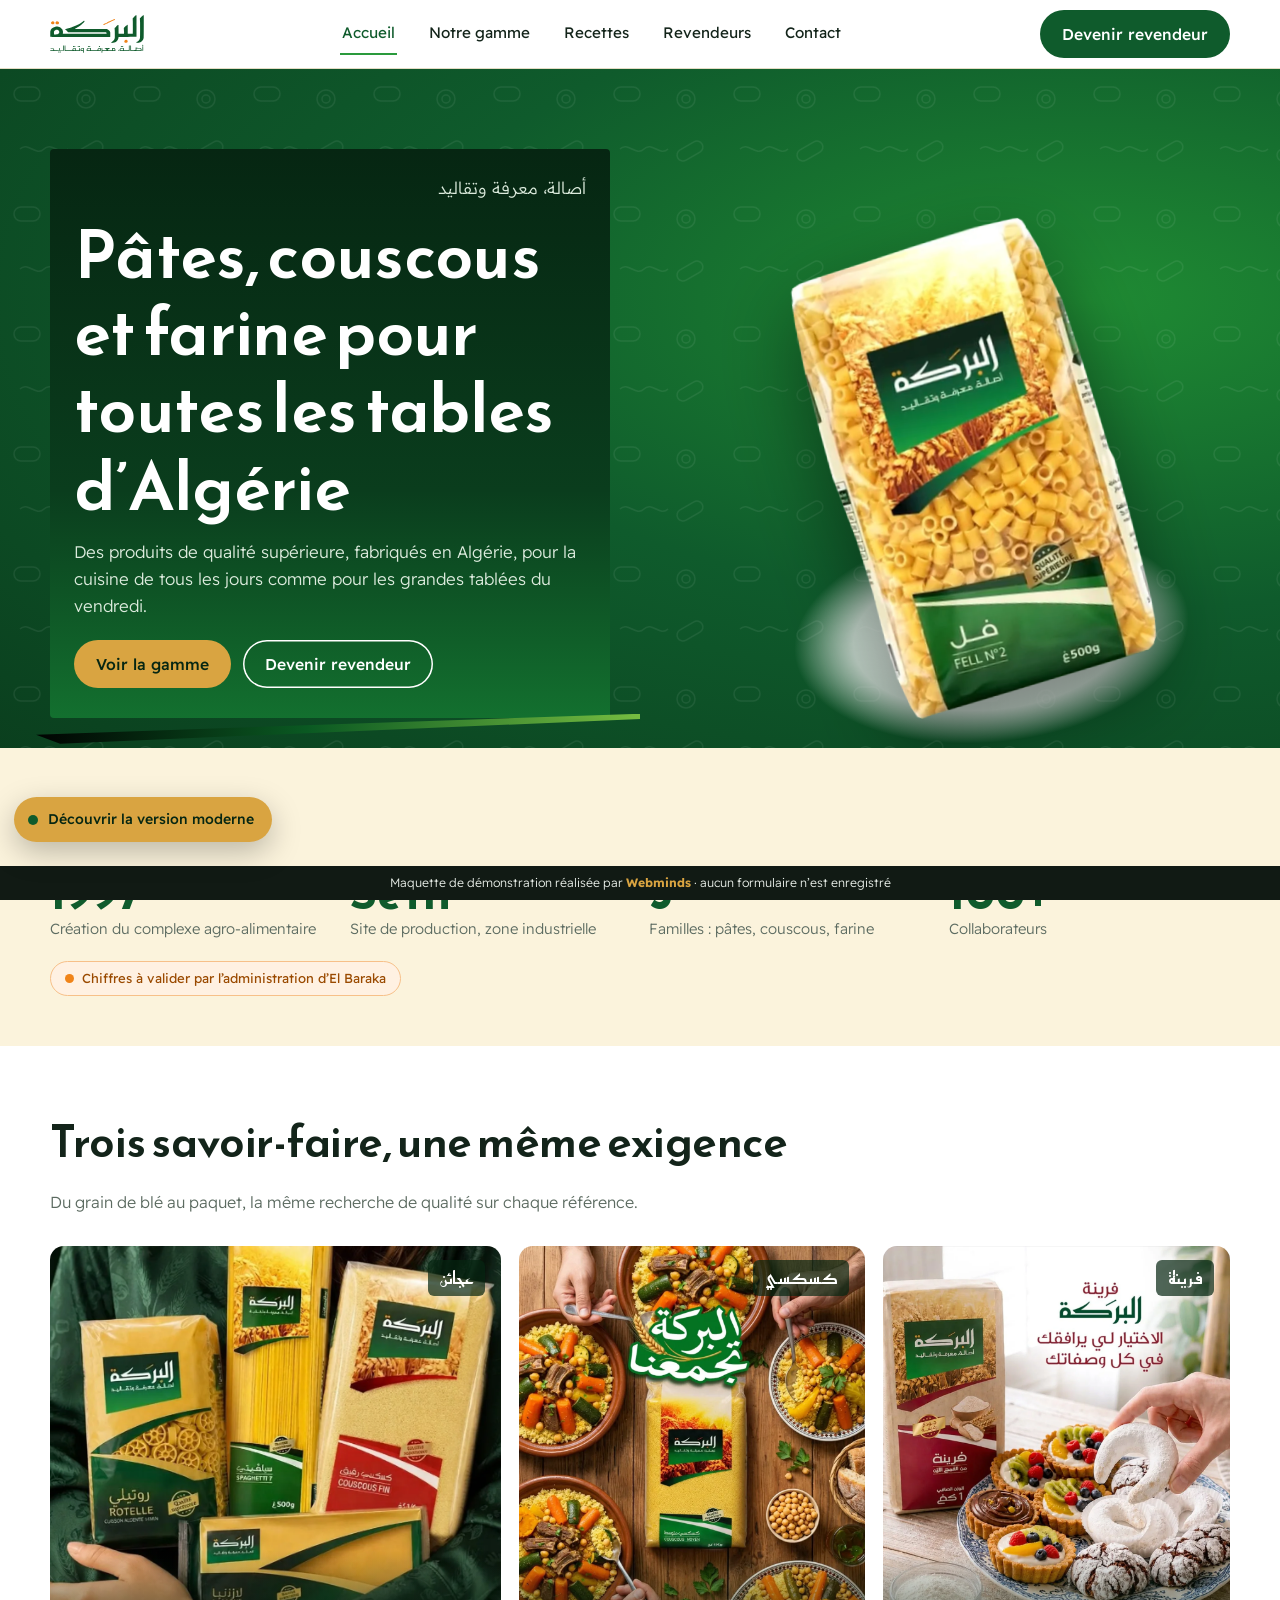
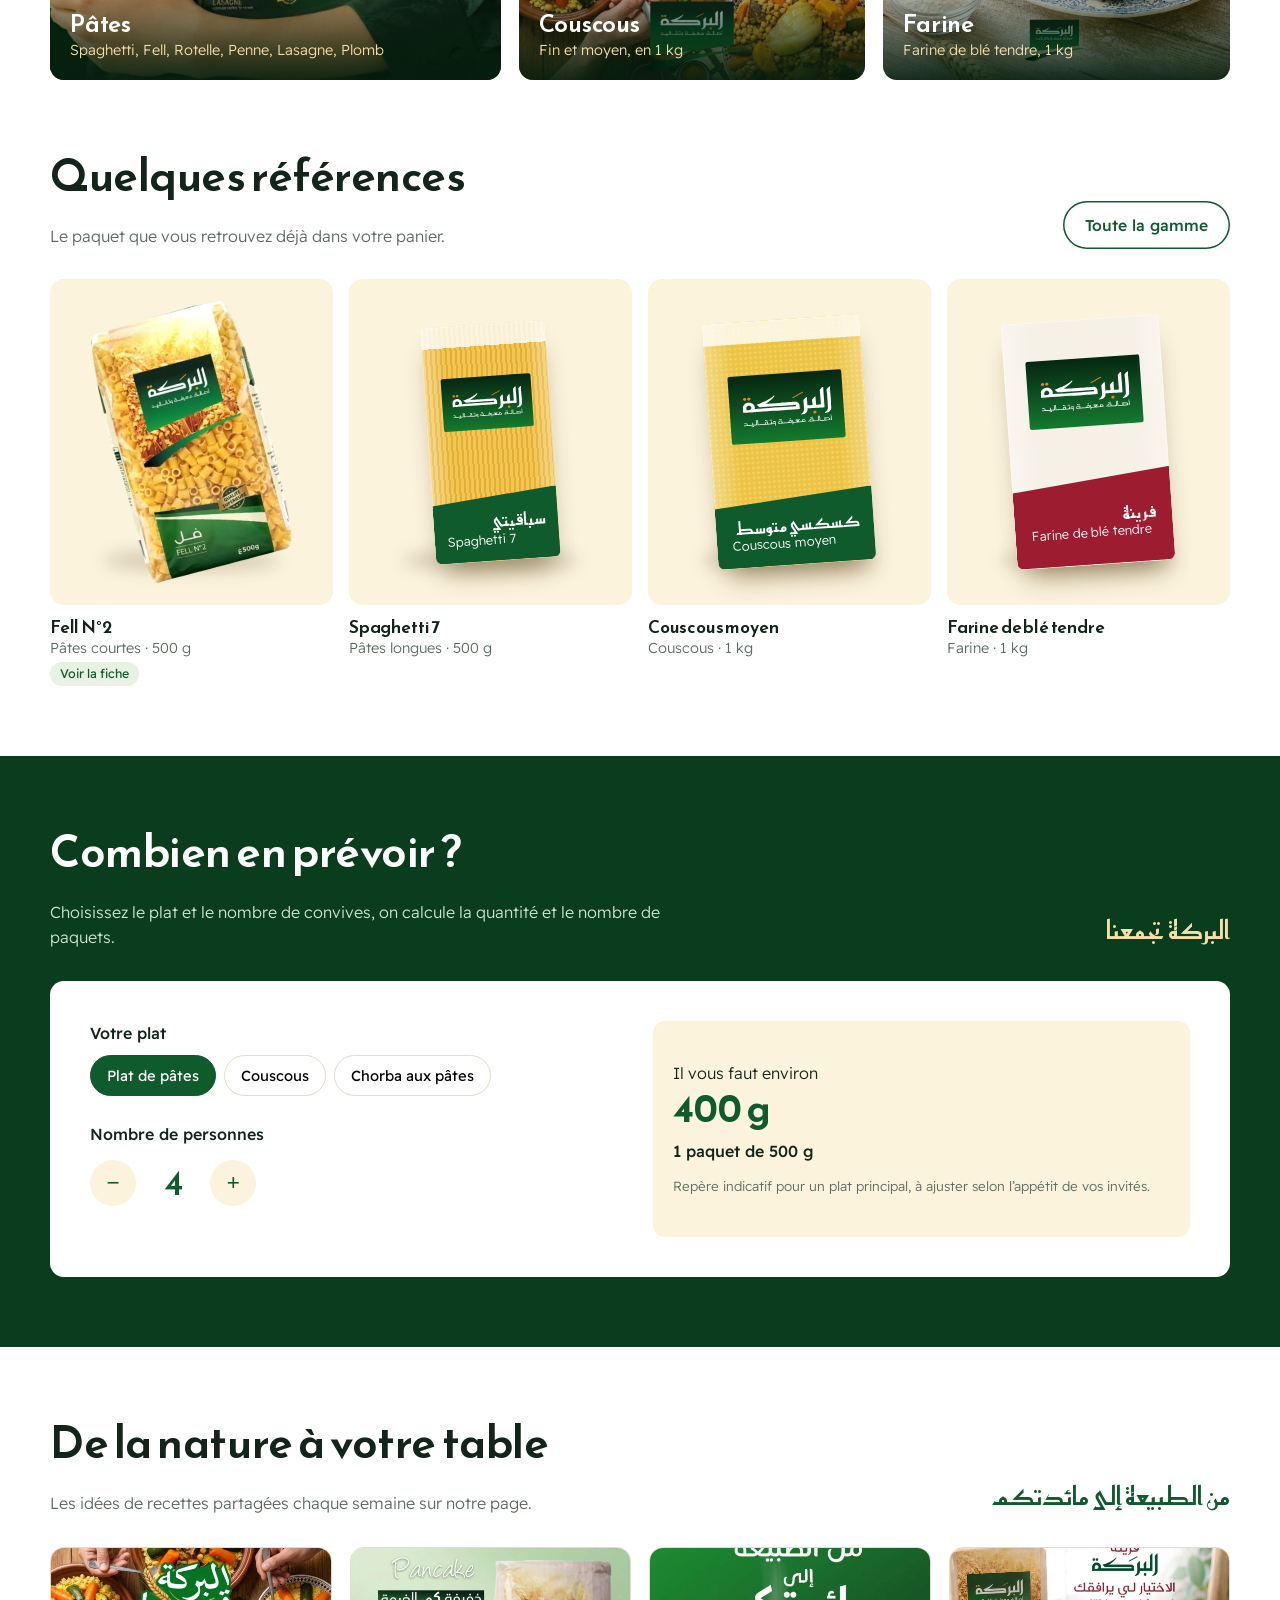
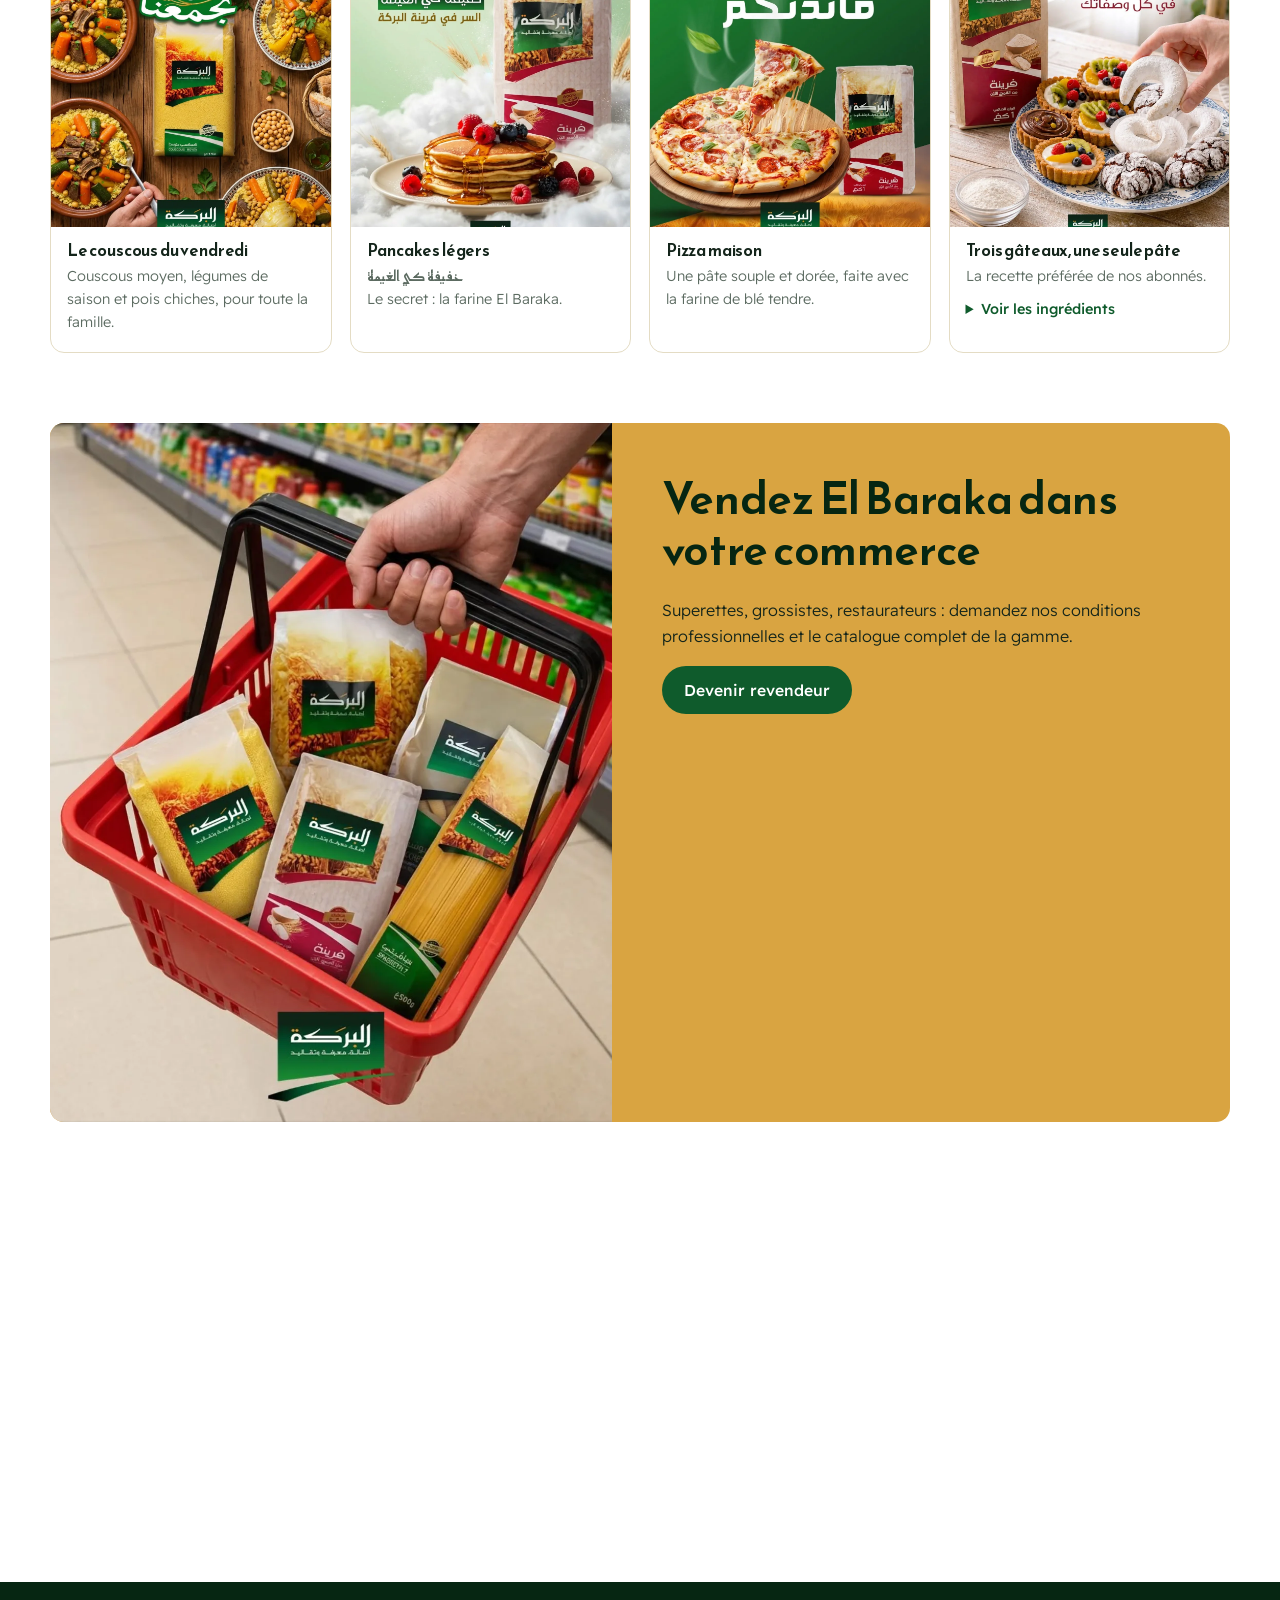
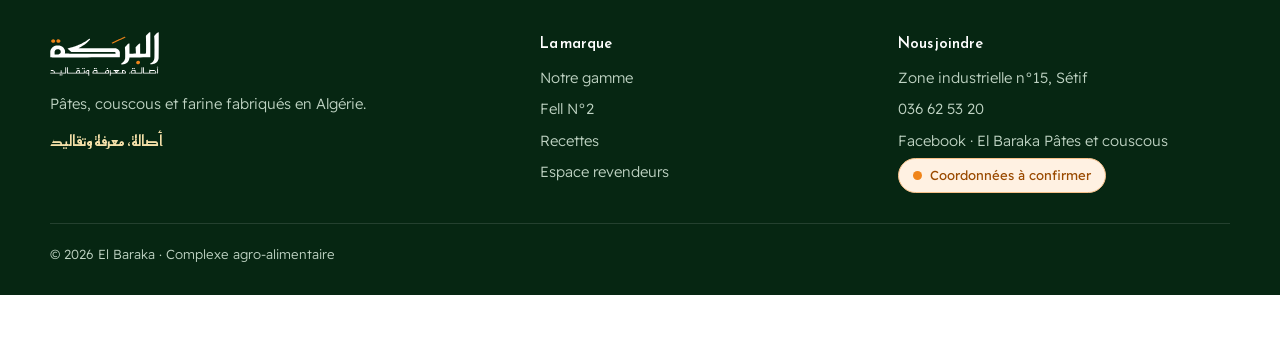
==== index.html @ 3ec90bc9 "Maquette El Baraka : version corporate (accueil, gamme, fiche Fell N°2, revendeurs, contact) et vers" ====
<!doctype html>
<html lang="fr">
<head>
<meta charset="utf-8">
<meta name="viewport" content="width=device-width, initial-scale=1, viewport-fit=cover">
<meta name="robots" content="noindex, nofollow">
<title>El Baraka · Pâtes, couscous et farine</title>
<meta name="description" content="El Baraka, pâtes alimentaires, couscous et farine fabriqués en Algérie.">
<meta name="theme-color" content="#0F5B2C">
<link rel="preload" href="assets/fonts/reem-kufi-latin-600-normal.woff2" as="font" type="font/woff2" crossorigin>
<link rel="stylesheet" href="assets/css/fonts.css">
<link rel="stylesheet" href="assets/css/style.css">
<link rel="icon" href="data:image/svg+xml,%3Csvg xmlns='http://www.w3.org/2000/svg' viewBox='0 0 32 32'%3E%3Crect width='32' height='32' rx='6' fill='%230F5B2C'/%3E%3Ccircle cx='11' cy='12' r='3' fill='%23F08419'/%3E%3Ccircle cx='19' cy='12' r='3' fill='%23F08419'/%3E%3Crect x='7' y='19' width='18' height='4' fill='%23fff'/%3E%3C/svg%3E">
</head>
<body>
<header class="hd"><div class="wrap hd-in">
<a class="hd-logo" href="index.html" aria-label="El Baraka, accueil"><img src="assets/img/logo-vert.svg" alt="El Baraka" width="95" height="38"></a>
<nav class="nav" aria-label="Navigation principale"><a href="index.html" aria-current="page">Accueil</a><a href="gamme.html">Notre gamme</a><a href="index.html#recettes">Recettes</a><a href="revendeurs.html">Revendeurs</a><a href="contact.html">Contact</a></nav>
<a class="btn btn-vert hd-cta" href="revendeurs.html">Devenir revendeur</a>
<button class="burger" aria-label="Ouvrir le menu" aria-expanded="false"><span></span></button>
</div><nav class="mnav" aria-label="Menu mobile"><a href="index.html" aria-current="page">Accueil</a><a href="gamme.html">Notre gamme</a><a href="index.html#recettes">Recettes</a><a href="revendeurs.html">Revendeurs</a><a href="contact.html">Contact</a></nav></header>
<main>
<section class="hero"><div class="wrap hero-in">
<div class="hero-panel">
<p class="hero-ar">أصالة، معرفة وتقاليد</p>
<h1>Pâtes, couscous et farine pour toutes les tables d’Algérie</h1>
<p>Des produits de qualité supérieure, fabriqués en Algérie, pour la cuisine de tous les jours comme pour les grandes tablées du vendredi.</p>
<div class="hero-cta"><a class="btn btn-ble" href="gamme.html">Voir la gamme</a><a class="btn btn-ligne" href="revendeurs.html">Devenir revendeur</a></div>
</div>
<div class="hero-pack"><div class="hero-plate"></div><img src="assets/img/fell-n2.webp" alt="Paquet de pâtes El Baraka Fell N°2, 500 g" width="560" height="830"></div>
</div><div class="hero-base"></div></section>

<section class="reperes"><div class="wrap">
<div class="rep-grid">
<div class="rep"><b>1997</b><span>Création du complexe agro-alimentaire</span></div>
<div class="rep"><b>Sétif</b><span>Site de production, zone industrielle</span></div>
<div class="rep"><b>3</b><span>Familles : pâtes, couscous, farine</span></div>
<div class="rep"><b>100+</b><span>Collaborateurs</span></div>
</div><span class="valider">Chiffres à valider par l’administration d’El Baraka</span>
</div></section>

<section class="sec"><div class="wrap">
<div class="sec-tete"><div><h2>Trois savoir-faire, une même exigence</h2><p>Du grain de blé au paquet, la même recherche de qualité sur chaque référence.</p></div></div>
<div class="fam">
<a href="gamme.html#pates"><img src="assets/img/gamme.webp" alt="Paquets de Rotelle, Spaghetti 7, Couscous fin et Lasagne El Baraka" loading="lazy"><span class="fam-ar">عجائن</span><div class="fam-txt"><h3>Pâtes</h3><small>Spaghetti, Fell, Rotelle, Penne, Lasagne, Plomb</small></div></a>
<a href="gamme.html#couscous"><img src="assets/img/couscous-table.webp" alt="Couscous aux légumes servi autour d’un paquet de couscous moyen El Baraka" loading="lazy"><span class="fam-ar">كسكسي</span><div class="fam-txt"><h3>Couscous</h3><small>Fin et moyen, en 1 kg</small></div></a>
<a href="gamme.html#farine"><img src="assets/img/tartelettes.webp" alt="Farine El Baraka à côté de tartelettes et gâteaux secs" loading="lazy"><span class="fam-ar">فرينة</span><div class="fam-txt"><h3>Farine</h3><small>Farine de blé tendre, 1 kg</small></div></a>
</div>
</div></section>

<section class="sec" style="padding-top:0"><div class="wrap">
<div class="sec-tete"><div><h2>Quelques références</h2><p>Le paquet que vous retrouvez déjà dans votre panier.</p></div><a class="btn btn-ligne" href="gamme.html" style="color:var(--vert)">Toute la gamme</a></div>
<div class="pk-grid" data-gamme="4"></div>
</div></section>

<section class="sec fond-vert" id="calcul"><div class="wrap">
<div class="sec-tete"><div><h2>Combien en prévoir ?</h2><p>Choisissez le plat et le nombre de convives, on calcule la quantité et le nombre de paquets.</p></div><p class="ar" style="font-size:1.6rem;color:var(--ble-c)">البركة تجمعنا</p></div>
<div class="calc" data-calc>
<div><label>Votre plat</label><div class="seg"><button type="button" data-plat="pates" aria-pressed="true">Plat de pâtes</button><button type="button" data-plat="couscous" aria-pressed="false">Couscous</button><button type="button" data-plat="soupe" aria-pressed="false">Chorba aux pâtes</button></div></div>
<div class="calc-res"><span>Il vous faut environ</span><b data-res>400 g</b><span data-pk style="font-weight:500;margin-top:6px"></span><small>Repère indicatif pour un plat principal, à ajuster selon l’appétit de vos invités.</small></div>
<div><label>Nombre de personnes</label><div class="stepper"><button type="button" data-moins aria-label="Une personne de moins">−</button><output aria-live="polite">4</output><button type="button" data-plus aria-label="Une personne de plus">+</button></div></div>
</div>
</div></section>

<section class="sec" id="recettes"><div class="wrap">
<div class="sec-tete"><div><h2>De la nature à votre table</h2><p>Les idées de recettes partagées chaque semaine sur notre page.</p></div><p class="ar" style="font-size:1.6rem;color:var(--vert)">من الطبيعة إلى مائدتكم</p></div>
<div class="rec">
<article><img src="assets/img/couscous-table.webp" alt="Couscous aux légumes et viande" loading="lazy"><div class="rc-t"><h3>Le couscous du vendredi</h3><p>Couscous moyen, légumes de saison et pois chiches, pour toute la famille.</p></div></article>
<article><img src="assets/img/pancake.webp" alt="Pancakes aux fruits rouges et sirop" loading="lazy"><div class="rc-t"><h3>Pancakes légers</h3><p class="ar" style="text-align:left">خفيفة كي الغيمة</p><p>Le secret : la farine El Baraka.</p></div></article>
<article><img src="assets/img/pizza.webp" alt="Pizza maison à côté d’un paquet de farine El Baraka" loading="lazy"><div class="rc-t"><h3>Pizza maison</h3><p>Une pâte souple et dorée, faite avec la farine de blé tendre.</p></div></article>
<article><img src="assets/img/tartelettes.webp" alt="Tartelettes aux fruits et gâteaux secs" loading="lazy"><div class="rc-t"><h3>Trois gâteaux, une seule pâte</h3><p>La recette préférée de nos abonnés.</p>
<details><summary>Voir les ingrédients</summary><ul><li>3 œufs, vanille, 1 pincée de sel</li><li>1 pot de yaourt nature ou vanille</li><li>150 g de sucre</li><li>130 g d’huile</li><li>50 g de lait</li><li>250 g de farine El Baraka</li><li>1 sachet et demi de levure (15 g)</li></ul></details></div></article>
</div>
</div></section>

<section class="sec" style="padding-top:0"><div class="wrap">
<div class="bande"><img src="assets/img/panier.webp" alt="Panier de courses rempli de produits El Baraka" loading="lazy">
<div><h2>Vendez El Baraka dans votre commerce</h2><p>Superettes, grossistes, restaurateurs : demandez nos conditions professionnelles et le catalogue complet de la gamme.</p><a class="btn btn-vert" href="revendeurs.html">Devenir revendeur</a></div></div>
</div></section>
</main>
<iframe class="carte" title="Zone industrielle de Sétif sur Google Maps" loading="lazy" referrerpolicy="no-referrer-when-downgrade" src="https://maps.google.com/maps?q=Zone%20industrielle%20S%C3%A9tif%20Alg%C3%A9rie&z=13&output=embed"></iframe>
<footer class="pied"><div class="wrap">
<div class="pied-in">
<div><img src="assets/img/logo-blanc.svg" alt="El Baraka" width="110" height="44"><p style="margin-top:16px">Pâtes, couscous et farine fabriqués en Algérie.</p><p class="ar" style="text-align:left;color:#F3DFA8">أصالة، معرفة وتقاليد</p></div>
<div><h4>La marque</h4><ul><li><a href="gamme.html">Notre gamme</a></li><li><a href="produit.html">Fell N°2</a></li><li><a href="index.html#recettes">Recettes</a></li><li><a href="revendeurs.html">Espace revendeurs</a></li></ul></div>
<div><h4>Nous joindre</h4><ul><li>Zone industrielle n°15, Sétif</li><li><a href="tel:+21336625320">036 62 53 20</a></li><li><a href="https://www.facebook.com/search/top?q=El%20Baraka%20P%C3%A2tes%20et%20couscous" target="_blank" rel="noopener">Facebook · El Baraka Pâtes et couscous</a></li></ul><span class="valider">Coordonnées à confirmer</span></div>
</div>
<div class="pied-bas">© 2026 El Baraka · Complexe agro-alimentaire</div>
</div></footer>
<a class="vpill" href="v2/"><i></i>Découvrir la version moderne</a>
<div class="demo">Maquette de démonstration réalisée par <b>Webminds</b> · aucun formulaire n’est enregistré</div>
<script src="assets/js/main.js"></script>
</body></html>
---- assets/css/fonts.css ----
@font-face{font-family:'Readex Pro';font-style:normal;font-display:swap;font-weight:300;src:url('../fonts/readex-pro-arabic-300-normal.woff2') format('woff2');unicode-range:U+0600-06FF, U+0750-077F, U+0870-088E, U+0890-0891, U+0898-08E1, U+08E3-08FF, U+200C-200E, U+2010-2011, U+204F, U+2E41, U+FB50-FDFF, U+FE70-FE74, U+FE76-FEFC;}
@font-face{font-family:'Readex Pro';font-style:normal;font-display:swap;font-weight:300;src:url('../fonts/readex-pro-latin-300-normal.woff2') format('woff2');unicode-range:U+0000-00FF, U+0131, U+0152-0153, U+02BB-02BC, U+02C6, U+02DA, U+02DC, U+0304, U+0308, U+0329, U+2000-206F, U+20AC, U+2122, U+2191, U+2193, U+2212, U+2215, U+FEFF, U+FFFD;}
@font-face{font-family:'Readex Pro';font-style:normal;font-display:swap;font-weight:300;src:url('../fonts/readex-pro-latin-ext-300-normal.woff2') format('woff2');unicode-range:U+0100-02BA, U+02BD-02C5, U+02C7-02CC, U+02CE-02D7, U+02DD-02FF, U+1E00-1E9F, U+1EF2-1EFF, U+2020, U+20A0-20AB, U+20AD-20C0, U+2113, U+2C60-2C7F, U+A720-A7FF;}
@font-face{font-family:'Readex Pro';font-style:normal;font-display:swap;font-weight:400;src:url('../fonts/readex-pro-arabic-400-normal.woff2') format('woff2');unicode-range:U+0600-06FF, U+0750-077F, U+0870-088E, U+0890-0891, U+0898-08E1, U+08E3-08FF, U+200C-200E, U+2010-2011, U+204F, U+2E41, U+FB50-FDFF, U+FE70-FE74, U+FE76-FEFC;}
@font-face{font-family:'Readex Pro';font-style:normal;font-display:swap;font-weight:400;src:url('../fonts/readex-pro-latin-400-normal.woff2') format('woff2');unicode-range:U+0000-00FF, U+0131, U+0152-0153, U+02BB-02BC, U+02C6, U+02DA, U+02DC, U+0304, U+0308, U+0329, U+2000-206F, U+20AC, U+2122, U+2191, U+2193, U+2212, U+2215, U+FEFF, U+FFFD;}
@font-face{font-family:'Readex Pro';font-style:normal;font-display:swap;font-weight:400;src:url('../fonts/readex-pro-latin-ext-400-normal.woff2') format('woff2');unicode-range:U+0100-02BA, U+02BD-02C5, U+02C7-02CC, U+02CE-02D7, U+02DD-02FF, U+1E00-1E9F, U+1EF2-1EFF, U+2020, U+20A0-20AB, U+20AD-20C0, U+2113, U+2C60-2C7F, U+A720-A7FF;}
@font-face{font-family:'Readex Pro';font-style:normal;font-display:swap;font-weight:500;src:url('../fonts/readex-pro-arabic-500-normal.woff2') format('woff2');unicode-range:U+0600-06FF, U+0750-077F, U+0870-088E, U+0890-0891, U+0898-08E1, U+08E3-08FF, U+200C-200E, U+2010-2011, U+204F, U+2E41, U+FB50-FDFF, U+FE70-FE74, U+FE76-FEFC;}
@font-face{font-family:'Readex Pro';font-style:normal;font-display:swap;font-weight:500;src:url('../fonts/readex-pro-latin-500-normal.woff2') format('woff2');unicode-range:U+0000-00FF, U+0131, U+0152-0153, U+02BB-02BC, U+02C6, U+02DA, U+02DC, U+0304, U+0308, U+0329, U+2000-206F, U+20AC, U+2122, U+2191, U+2193, U+2212, U+2215, U+FEFF, U+FFFD;}
@font-face{font-family:'Readex Pro';font-style:normal;font-display:swap;font-weight:500;src:url('../fonts/readex-pro-latin-ext-500-normal.woff2') format('woff2');unicode-range:U+0100-02BA, U+02BD-02C5, U+02C7-02CC, U+02CE-02D7, U+02DD-02FF, U+1E00-1E9F, U+1EF2-1EFF, U+2020, U+20A0-20AB, U+20AD-20C0, U+2113, U+2C60-2C7F, U+A720-A7FF;}
@font-face{font-family:'Readex Pro';font-style:normal;font-display:swap;font-weight:600;src:url('../fonts/readex-pro-arabic-600-normal.woff2') format('woff2');unicode-range:U+0600-06FF, U+0750-077F, U+0870-088E, U+0890-0891, U+0898-08E1, U+08E3-08FF, U+200C-200E, U+2010-2011, U+204F, U+2E41, U+FB50-FDFF, U+FE70-FE74, U+FE76-FEFC;}
@font-face{font-family:'Readex Pro';font-style:normal;font-display:swap;font-weight:600;src:url('../fonts/readex-pro-latin-600-normal.woff2') format('woff2');unicode-range:U+0000-00FF, U+0131, U+0152-0153, U+02BB-02BC, U+02C6, U+02DA, U+02DC, U+0304, U+0308, U+0329, U+2000-206F, U+20AC, U+2122, U+2191, U+2193, U+2212, U+2215, U+FEFF, U+FFFD;}
@font-face{font-family:'Readex Pro';font-style:normal;font-display:swap;font-weight:600;src:url('../fonts/readex-pro-latin-ext-600-normal.woff2') format('woff2');unicode-range:U+0100-02BA, U+02BD-02C5, U+02C7-02CC, U+02CE-02D7, U+02DD-02FF, U+1E00-1E9F, U+1EF2-1EFF, U+2020, U+20A0-20AB, U+20AD-20C0, U+2113, U+2C60-2C7F, U+A720-A7FF;}
@font-face{font-family:'Readex Pro';font-style:normal;font-display:swap;font-weight:700;src:url('../fonts/readex-pro-arabic-700-normal.woff2') format('woff2');unicode-range:U+0600-06FF, U+0750-077F, U+0870-088E, U+0890-0891, U+0898-08E1, U+08E3-08FF, U+200C-200E, U+2010-2011, U+204F, U+2E41, U+FB50-FDFF, U+FE70-FE74, U+FE76-FEFC;}
@font-face{font-family:'Readex Pro';font-style:normal;font-display:swap;font-weight:700;src:url('../fonts/readex-pro-latin-700-normal.woff2') format('woff2');unicode-range:U+0000-00FF, U+0131, U+0152-0153, U+02BB-02BC, U+02C6, U+02DA, U+02DC, U+0304, U+0308, U+0329, U+2000-206F, U+20AC, U+2122, U+2191, U+2193, U+2212, U+2215, U+FEFF, U+FFFD;}
@font-face{font-family:'Readex Pro';font-style:normal;font-display:swap;font-weight:700;src:url('../fonts/readex-pro-latin-ext-700-normal.woff2') format('woff2');unicode-range:U+0100-02BA, U+02BD-02C5, U+02C7-02CC, U+02CE-02D7, U+02DD-02FF, U+1E00-1E9F, U+1EF2-1EFF, U+2020, U+20A0-20AB, U+20AD-20C0, U+2113, U+2C60-2C7F, U+A720-A7FF;}
@font-face{font-family:'Reem Kufi';font-style:normal;font-display:swap;font-weight:500;src:url('../fonts/reem-kufi-arabic-500-normal.woff2') format('woff2');unicode-range:U+0600-06FF, U+0750-077F, U+0870-088E, U+0890-0891, U+0898-08E1, U+08E3-08FF, U+200C-200E, U+2010-2011, U+204F, U+2E41, U+FB50-FDFF, U+FE70-FE74, U+FE76-FEFC;}
@font-face{font-family:'Reem Kufi';font-style:normal;font-display:swap;font-weight:500;src:url('../fonts/reem-kufi-latin-500-normal.woff2') format('woff2');unicode-range:U+0000-00FF, U+0131, U+0152-0153, U+02BB-02BC, U+02C6, U+02DA, U+02DC, U+0304, U+0308, U+0329, U+2000-206F, U+20AC, U+2122, U+2191, U+2193, U+2212, U+2215, U+FEFF, U+FFFD;}
@font-face{font-family:'Reem Kufi';font-style:normal;font-display:swap;font-weight:600;src:url('../fonts/reem-kufi-arabic-600-normal.woff2') format('woff2');unicode-range:U+0600-06FF, U+0750-077F, U+0870-088E, U+0890-0891, U+0898-08E1, U+08E3-08FF, U+200C-200E, U+2010-2011, U+204F, U+2E41, U+FB50-FDFF, U+FE70-FE74, U+FE76-FEFC;}
@font-face{font-family:'Reem Kufi';font-style:normal;font-display:swap;font-weight:600;src:url('../fonts/reem-kufi-latin-600-normal.woff2') format('woff2');unicode-range:U+0000-00FF, U+0131, U+0152-0153, U+02BB-02BC, U+02C6, U+02DA, U+02DC, U+0304, U+0308, U+0329, U+2000-206F, U+20AC, U+2122, U+2191, U+2193, U+2212, U+2215, U+FEFF, U+FFFD;}
@font-face{font-family:'Reem Kufi';font-style:normal;font-display:swap;font-weight:700;src:url('../fonts/reem-kufi-arabic-700-normal.woff2') format('woff2');unicode-range:U+0600-06FF, U+0750-077F, U+0870-088E, U+0890-0891, U+0898-08E1, U+08E3-08FF, U+200C-200E, U+2010-2011, U+204F, U+2E41, U+FB50-FDFF, U+FE70-FE74, U+FE76-FEFC;}
@font-face{font-family:'Reem Kufi';font-style:normal;font-display:swap;font-weight:700;src:url('../fonts/reem-kufi-latin-700-normal.woff2') format('woff2');unicode-range:U+0000-00FF, U+0131, U+0152-0153, U+02BB-02BC, U+02C6, U+02DA, U+02DC, U+0304, U+0308, U+0329, U+2000-206F, U+20AC, U+2122, U+2191, U+2193, U+2212, U+2215, U+FEFF, U+FFFD;}
---- assets/css/style.css ----
:root{
  --vert:#0F5B2C; --vert-f:#0A3D1D; --nuit:#062612; --vif:#2A9A3C; --pousse:#7CC242;
  --ble:#D9A441; --ble-c:#F3DFA8; --semoule:#FBF3DC; --farine:#9E1C30; --orange:#F08419;
  --encre:#13241A; --gris:#5C6B61; --blanc:#fff; --ligne:#E4DCC4;
  --r:14px; --kufi:'Reem Kufi','Readex Pro',sans-serif; --txt:'Readex Pro',system-ui,sans-serif;
}
*{box-sizing:border-box}
html{scroll-behavior:smooth}
body{margin:0;font-family:var(--txt);font-weight:300;color:var(--encre);background:var(--blanc);line-height:1.6;padding-bottom:46px;-webkit-font-smoothing:antialiased}
img{max-width:100%;display:block}
a{color:inherit}
h1,h2,h3{font-family:var(--kufi);font-weight:600;line-height:1.15;margin:0 0 .5em;letter-spacing:-.01em}
h1{font-size:clamp(2.1rem,7.5vw,4.2rem)}
h2{font-size:clamp(1.7rem,5vw,2.8rem)}
h3{font-size:1.25rem}
p{margin:0 0 1em;max-width:62ch}
.ar{font-family:var(--kufi);direction:rtl}
.wrap{width:min(1180px,100% - 40px);margin-inline:auto}
:focus-visible{outline:3px solid var(--orange);outline-offset:3px}
@media (prefers-reduced-motion:reduce){*{animation:none!important;transition:none!important;scroll-behavior:auto!important}}

/* En-tête */
.hd{position:sticky;top:0;z-index:40;background:rgba(255,255,255,.94);backdrop-filter:blur(10px);border-bottom:1px solid var(--ligne)}
.hd-in{display:flex;align-items:center;justify-content:space-between;height:68px}
.hd-logo img{height:38px;width:auto}
.nav{display:none}
.nav a{text-decoration:none;font-weight:400;font-size:.95rem;padding:8px 2px;border-bottom:2px solid transparent}
.nav a:hover,.nav a[aria-current]{border-color:var(--vif);color:var(--vert)}
.burger{width:44px;height:44px;border:0;background:var(--vert);border-radius:10px;display:grid;place-items:center;cursor:pointer}
.burger span{display:block;width:20px;height:2px;background:#fff;box-shadow:0 6px 0 #fff,0 -6px 0 #fff}
.mnav{display:none;flex-direction:column;padding:8px 20px 20px;border-top:1px solid var(--ligne);background:#fff}
.mnav a{padding:12px 0;text-decoration:none;border-bottom:1px solid var(--ligne);font-weight:400}
.mnav.open{display:flex}
.hd .hd-cta{display:none}
@media(min-width:900px){.nav{display:flex;gap:30px}.burger,.mnav{display:none!important}.hd .hd-cta{display:inline-flex}}

/* Boutons */
.btn{display:inline-flex;align-items:center;gap:10px;font:500 .98rem var(--txt);padding:14px 22px;border-radius:999px;text-decoration:none;border:0;cursor:pointer;transition:transform .15s,background .15s}
.btn:active{transform:scale(.97)}
.btn-ble{background:var(--ble);color:var(--nuit)}
.btn-ble:hover{background:#E8B652}
.btn-vert{background:var(--vert);color:#fff}
.btn-vert:hover{background:var(--vert-f)}
.btn-ligne{background:transparent;color:inherit;box-shadow:inset 0 0 0 1.5px currentColor}

/* Héros */
.hero{position:relative;background:radial-gradient(120% 90% at 85% 30%,#1F8B33 0%,var(--vert) 45%,var(--vert-f) 100%);color:#fff;overflow:hidden}
.hero::before{content:"";position:absolute;inset:0;background:url("data:image/svg+xml,%3Csvg xmlns='http://www.w3.org/2000/svg' width='120' height='120' viewBox='0 0 120 120'%3E%3Cg fill='none' stroke='%23ffffff' stroke-opacity='.07' stroke-width='1.5'%3E%3Crect x='14' y='18' width='26' height='14' rx='7'/%3E%3Ccircle cx='86' cy='30' r='9'/%3E%3Ccircle cx='86' cy='30' r='4'/%3E%3Cpath d='M20 80c8-8 16 8 24 0s16 8 24 0'/%3E%3Crect x='76' y='76' width='28' height='12' rx='6' transform='rotate(-30 90 82)'/%3E%3C/g%3E%3C/svg%3E")}
.hero-in{position:relative;display:grid;gap:10px;padding:46px 0 0}
.hero-panel{background:linear-gradient(180deg,var(--nuit),var(--vert-f) 60%,#13702F);padding:26px 24px 30px;border-radius:4px;position:relative;max-width:560px}
.hero-panel::after{content:"";position:absolute;left:-14px;right:-30px;bottom:-26px;height:30px;background:linear-gradient(90deg,#000 0%,#0A5A22 45%,var(--pousse) 100%);clip-path:polygon(0 70%,100% 0,100% 18%,4% 100%);opacity:.95}
.hero-ar{font-size:clamp(1.15rem,4.5vw,1.6rem);color:var(--ble-c);margin:0 0 14px;direction:rtl;text-align:right}
.hero h1{margin:0 0 14px}
.hero p{color:#DCEBDD;font-size:1.05rem}
.hero-cta{display:flex;flex-wrap:wrap;gap:12px;margin-top:20px}
.hero-pack{position:relative;justify-self:center;width:min(62vw,300px);margin:40px 0 -50px;transform:rotate(-6deg)}
.hero-pack img{width:100%;height:auto;filter:drop-shadow(0 30px 40px rgba(0,0,0,.45))}
.hero-plate{position:absolute;inset:auto -10% -6% -10%;height:44%;border-radius:50%;background:radial-gradient(closest-side,rgba(255,255,255,.95),rgba(255,255,255,.75) 70%,transparent);z-index:-1}
.hero-base{height:60px;background:var(--semoule);position:relative}
@media(min-width:900px){
  .hero-in{grid-template-columns:1.1fr .9fr;align-items:center;padding:80px 0 30px;gap:40px}
  .hero-pack{width:330px;margin:0 0 -70px}
  .hero-base{height:90px}
}

/* Pastille à valider */
.valider{display:inline-flex;align-items:center;gap:8px;background:#FFF1E2;color:#9A4A00;border:1px solid #F7C089;border-radius:999px;font-size:.82rem;font-weight:400;padding:6px 14px;margin-top:6px}
.valider::before{content:"";width:9px;height:9px;border-radius:50%;background:var(--orange);box-shadow:0 0 0 0 rgba(240,132,25,.6);animation:pls 2s infinite}
@keyframes pls{70%{box-shadow:0 0 0 8px rgba(240,132,25,0)}100%{box-shadow:0 0 0 0 rgba(240,132,25,0)}}

/* Repères */
.reperes{background:var(--semoule);padding:30px 0 50px}
.rep-grid{display:grid;grid-template-columns:1fr 1fr;gap:26px 18px;margin-bottom:14px}
.rep b{display:block;font-family:var(--kufi);font-size:clamp(2rem,7vw,3rem);color:var(--vert);line-height:1}
.rep span{font-size:.92rem;color:var(--gris)}
@media(min-width:900px){.rep-grid{grid-template-columns:repeat(4,1fr)}}

/* Sections */
.sec{padding:70px 0}
.sec-tete{display:flex;flex-wrap:wrap;justify-content:space-between;align-items:end;gap:14px;margin-bottom:30px}
.sec-tete p{color:var(--gris);margin:0}
.fond-vert{background:var(--vert-f);color:#fff}
.fond-vert p{color:#CFE3D2}

/* Familles */
.fam{display:grid;gap:18px}
.fam a{position:relative;display:block;border-radius:var(--r);overflow:hidden;aspect-ratio:4/3.2;text-decoration:none;color:#fff;background:var(--vert)}
.fam img{width:100%;height:100%;object-fit:cover;transition:transform .5s}
.fam a:hover img{transform:scale(1.04)}
.fam-txt{position:absolute;inset:auto 0 0 0;padding:60px 20px 18px;background:linear-gradient(transparent,rgba(4,30,13,.92))}
.fam-txt h3{margin:0;font-size:1.5rem}
.fam-txt small{display:block;color:var(--ble-c);font-size:.9rem}
.fam-ar{position:absolute;top:14px;right:16px;font-family:var(--kufi);font-size:1.1rem;background:rgba(6,38,18,.7);padding:4px 12px;border-radius:6px}
@media(min-width:800px){.fam{grid-template-columns:1.3fr 1fr 1fr}.fam a{aspect-ratio:auto;min-height:420px}}

/* Paquets (cartes produit) */
.pk-grid{display:grid;grid-template-columns:repeat(2,1fr);gap:22px 16px}
@media(min-width:700px){.pk-grid{grid-template-columns:repeat(3,1fr)}}
@media(min-width:1050px){.pk-grid{grid-template-columns:repeat(4,1fr)}}
.pk-card{text-decoration:none;color:inherit;display:flex;flex-direction:column;gap:12px}
.pk-stage{background:var(--semoule);border-radius:var(--r);aspect-ratio:1/1.15;display:grid;place-items:center;position:relative;overflow:hidden}
.pk-stage::after{content:"";position:absolute;bottom:10%;width:62%;height:7%;border-radius:50%;background:rgba(60,40,0,.18);filter:blur(8px)}
.pk-stage img.cut{width:66%;transform:rotate(-4deg);position:relative;z-index:1;transition:transform .3s}
.pk-card:hover .pk-stage img.cut,.pk-card:hover .pk{transform:rotate(0) translateY(-6px)}
.pk-card h3{margin:0;font-size:1.1rem}
.pk-card p{margin:0;color:var(--gris);font-size:.9rem}
.tag{display:inline-block;font-size:.78rem;background:#E7F2E4;color:var(--vert);border-radius:999px;padding:2px 10px;font-weight:400}
/* paquet dessiné en CSS (en attente du packshot) */
.pk{position:relative;z-index:1;width:56%;aspect-ratio:1/1.55;border-radius:5px 5px 7px 7px;transform:rotate(-4deg);transition:transform .3s;
  background:linear-gradient(180deg,rgba(255,255,255,.8) 0 9%,transparent 9%),repeating-linear-gradient(100deg,#E7B655 0 6px,#D49A3A 6px 9px,#F1CB72 9px 14px);box-shadow:0 18px 26px -10px rgba(70,45,0,.45),inset 0 0 0 1px rgba(255,255,255,.4);overflow:hidden}
.pk::before{content:"";position:absolute;inset:0;background:linear-gradient(90deg,rgba(255,255,255,.35),transparent 18%,transparent 82%,rgba(255,255,255,.3))}
.pk-logo{position:absolute;left:14%;right:14%;top:22%;background:linear-gradient(180deg,var(--nuit),#147A2F);padding:10% 8%;border-radius:2px}
.pk-band{position:absolute;left:0;right:0;bottom:0;height:30%;background:var(--vert);clip-path:polygon(0 18%,100% 0,100% 100%,0 100%);color:#fff;display:flex;flex-direction:column;justify-content:center;padding:10% 10% 4%;font-size:clamp(.55rem,2.4vw,.8rem);line-height:1.2}
.pk-band .ar{font-size:1.35em}
.pk--rouge .pk-band{background:var(--farine)}
.pk--farine{background:linear-gradient(180deg,#F6F1E7 0 100%)}
.pk--farine .pk-logo{top:16%}
.pk--farine .pk-band{background:var(--farine);height:38%}
.pk--long{aspect-ratio:1/1.9;width:44%;background:linear-gradient(180deg,rgba(255,255,255,.8) 0 9%,transparent 9%),repeating-linear-gradient(90deg,#F2C64F 0 3px,#E3AE36 3px 5px)}
.pk--plat{aspect-ratio:1.5/1;width:76%}
.pk--plat .pk-logo{left:10%;right:auto;width:40%;top:14%}
.pk--plat .pk-band{height:36%}
.pk--semoule{background:linear-gradient(180deg,rgba(255,255,255,.8) 0 9%,transparent 9%),radial-gradient(circle at 30% 30%,#F5D35C 1px,transparent 1.5px) 0 0/5px 5px,#EBC447}

/* Calculateur */
.calc{display:grid;gap:26px;background:#fff;color:var(--encre);border-radius:var(--r);padding:26px}
.calc label{display:block;font-weight:500;margin-bottom:8px}
.seg{display:flex;flex-wrap:wrap;gap:8px}
.seg button{font:400 .92rem var(--txt);padding:10px 16px;border-radius:999px;border:1.5px solid var(--ligne);background:#fff;cursor:pointer}
.seg button[aria-pressed=true]{background:var(--vert);border-color:var(--vert);color:#fff}
.stepper{display:flex;align-items:center;gap:14px}
.stepper button{width:46px;height:46px;border-radius:50%;border:0;background:var(--semoule);font-size:1.4rem;cursor:pointer;color:var(--vert)}
.stepper output{font-family:var(--kufi);font-size:2.2rem;min-width:2.2ch;text-align:center;color:var(--vert)}
.calc-res{background:var(--semoule);border-radius:12px;padding:20px;display:flex;flex-direction:column;gap:4px}
.calc-res b{font-family:var(--kufi);font-size:2.4rem;color:var(--vert);line-height:1}
.calc-res small{display:block;color:var(--gris);margin-top:8px}
@media(min-width:900px){.calc{grid-template-columns:1fr 1fr;padding:40px}.calc-res{grid-row:span 3;align-self:stretch;display:flex;flex-direction:column;justify-content:center}}

/* Recettes */
.rec{display:grid;gap:18px}
@media(min-width:800px){.rec{grid-template-columns:repeat(4,1fr)}}
.rec article{border-radius:var(--r);overflow:hidden;background:#fff;border:1px solid var(--ligne)}
.rec img{aspect-ratio:1/1;object-fit:cover;width:100%}
.rec .rc-t{padding:14px 16px 18px}
.rec h3{font-size:1.05rem;margin:0 0 4px}
.rec p{margin:0;font-size:.9rem;color:var(--gris)}
.rec details{margin-top:10px;font-size:.9rem}
.rec summary{cursor:pointer;color:var(--vert);font-weight:500}
.rec ul{padding-left:18px;margin:8px 0 0}

/* Bande revendeurs */
.bande{display:grid;border-radius:var(--r);overflow:hidden;background:var(--ble)}
.bande img{width:100%;height:100%;object-fit:cover;max-height:320px}
.bande div{padding:30px 24px}
.bande h2{color:var(--nuit)}
@media(min-width:800px){.bande{grid-template-columns:1fr 1.1fr}.bande img{max-height:none}.bande div{padding:50px}}

/* Formulaires */
.form{display:grid;gap:14px}
.form .row{display:grid;gap:14px}
@media(min-width:700px){.form .row{grid-template-columns:1fr 1fr}}
.form label{font-size:.88rem;font-weight:500;display:block;margin-bottom:6px}
.form input,.form select,.form textarea{width:100%;font:300 1rem var(--txt);padding:13px 14px;border:1.5px solid var(--ligne);border-radius:10px;background:#fff;color:var(--encre)}
.form input:focus,.form select:focus,.form textarea:focus{border-color:var(--vif);outline:none}
.ok{display:none;background:#E7F2E4;color:var(--vert);border-radius:10px;padding:14px 16px;font-weight:400}
.ok.show{display:block}

/* Contact */
.coord{display:grid;gap:18px}
.coord div{border-left:3px solid var(--vif);padding-left:14px}
.coord b{display:block;font-weight:500}
.carte{margin-top:50px;height:340px;border:0;width:100%;display:block;filter:saturate(.85)}

/* Fiche produit */
.fiche{display:grid;gap:30px;padding:40px 0 70px}
.fiche-vis{background:radial-gradient(circle at 50% 55%,#fff 0 38%,var(--semoule) 39%);border-radius:var(--r);display:grid;place-items:center;padding:40px 20px}
.fiche-vis img{width:58%;max-width:280px;height:auto;transform:rotate(-5deg);filter:drop-shadow(0 26px 30px rgba(60,40,0,.35))}
.fiche dl{display:grid;grid-template-columns:auto 1fr;gap:10px 20px;margin:24px 0;padding:20px 0;border-block:1px solid var(--ligne)}
.fiche dt{color:var(--gris)}
.fiche dd{margin:0;font-weight:400}
@media(min-width:900px){.fiche{grid-template-columns:1fr 1fr;align-items:center}}
.ariane{font-size:.88rem;color:var(--gris);padding-top:24px}
.ariane a{color:var(--vert)}

/* Pied */
.pied{background:var(--nuit);color:#BFD3C3;padding:50px 0 30px;font-size:.92rem}
.pied-in{display:grid;gap:26px}
.pied img{height:44px;width:auto}
.pied a{text-decoration:none}
.pied a:hover{color:#fff}
.pied ul{list-style:none;padding:0;margin:0;display:grid;gap:8px}
.pied h4{font-family:var(--kufi);color:#fff;font-weight:500;margin:0 0 10px}
@media(min-width:800px){.pied-in{grid-template-columns:1.4fr 1fr 1fr}}
.pied-bas{margin-top:30px;padding-top:20px;border-top:1px solid rgba(255,255,255,.12);font-size:.82rem}

/* Bandeau démo + pastille version */
.demo{position:fixed;left:0;right:0;bottom:0;z-index:90;background:#111A14;color:#E9EFE9;font-size:.76rem;text-align:center;padding:9px 12px;line-height:1.35}
.demo b{color:var(--ble)}
.vpill{position:fixed;left:14px;bottom:58px;z-index:91;display:flex;align-items:center;gap:10px;background:var(--ble);color:var(--nuit);text-decoration:none;font-weight:500;font-size:.88rem;padding:11px 18px 11px 14px;border-radius:999px;box-shadow:0 10px 30px rgba(0,0,0,.25);animation:flot 3s ease-in-out infinite}
.vpill i{width:10px;height:10px;border-radius:50%;background:var(--vert);box-shadow:0 0 0 0 rgba(15,91,44,.5);animation:pls 2s infinite}
@keyframes flot{50%{transform:translateY(-4px)}}
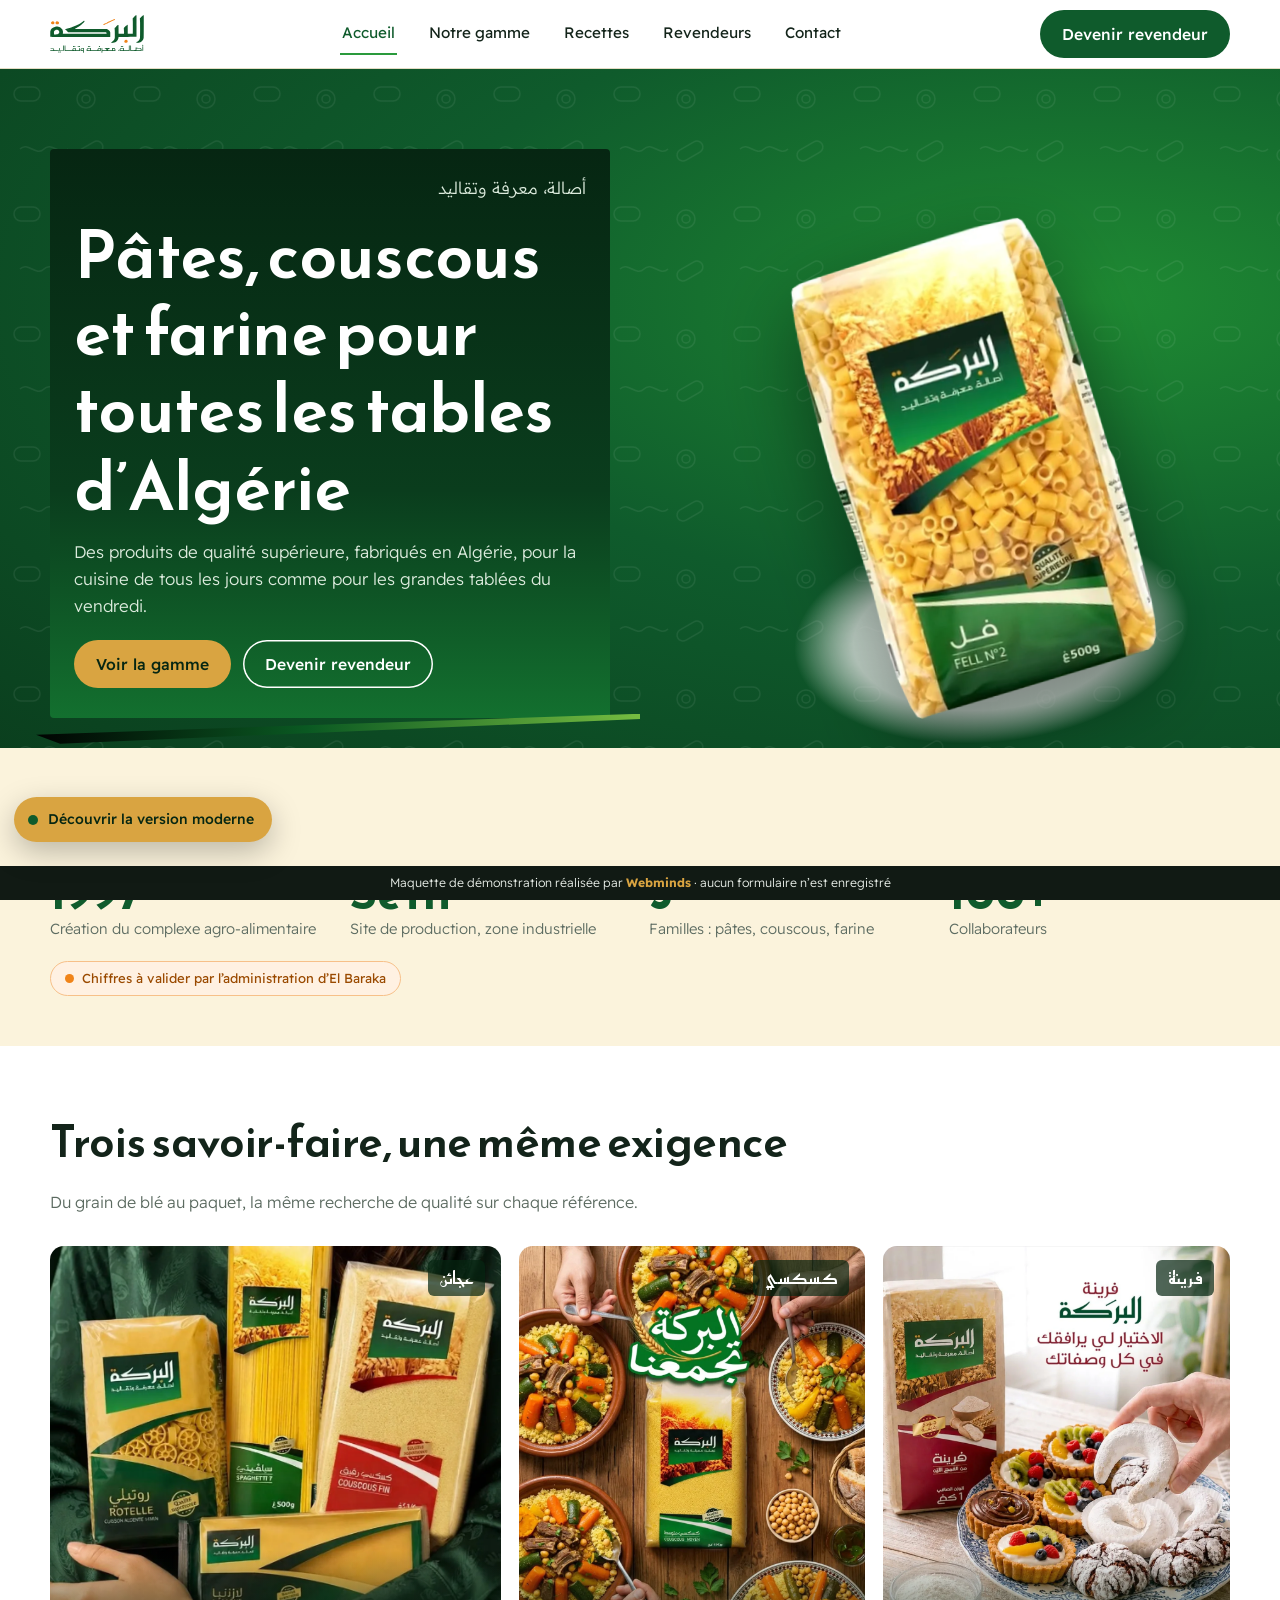
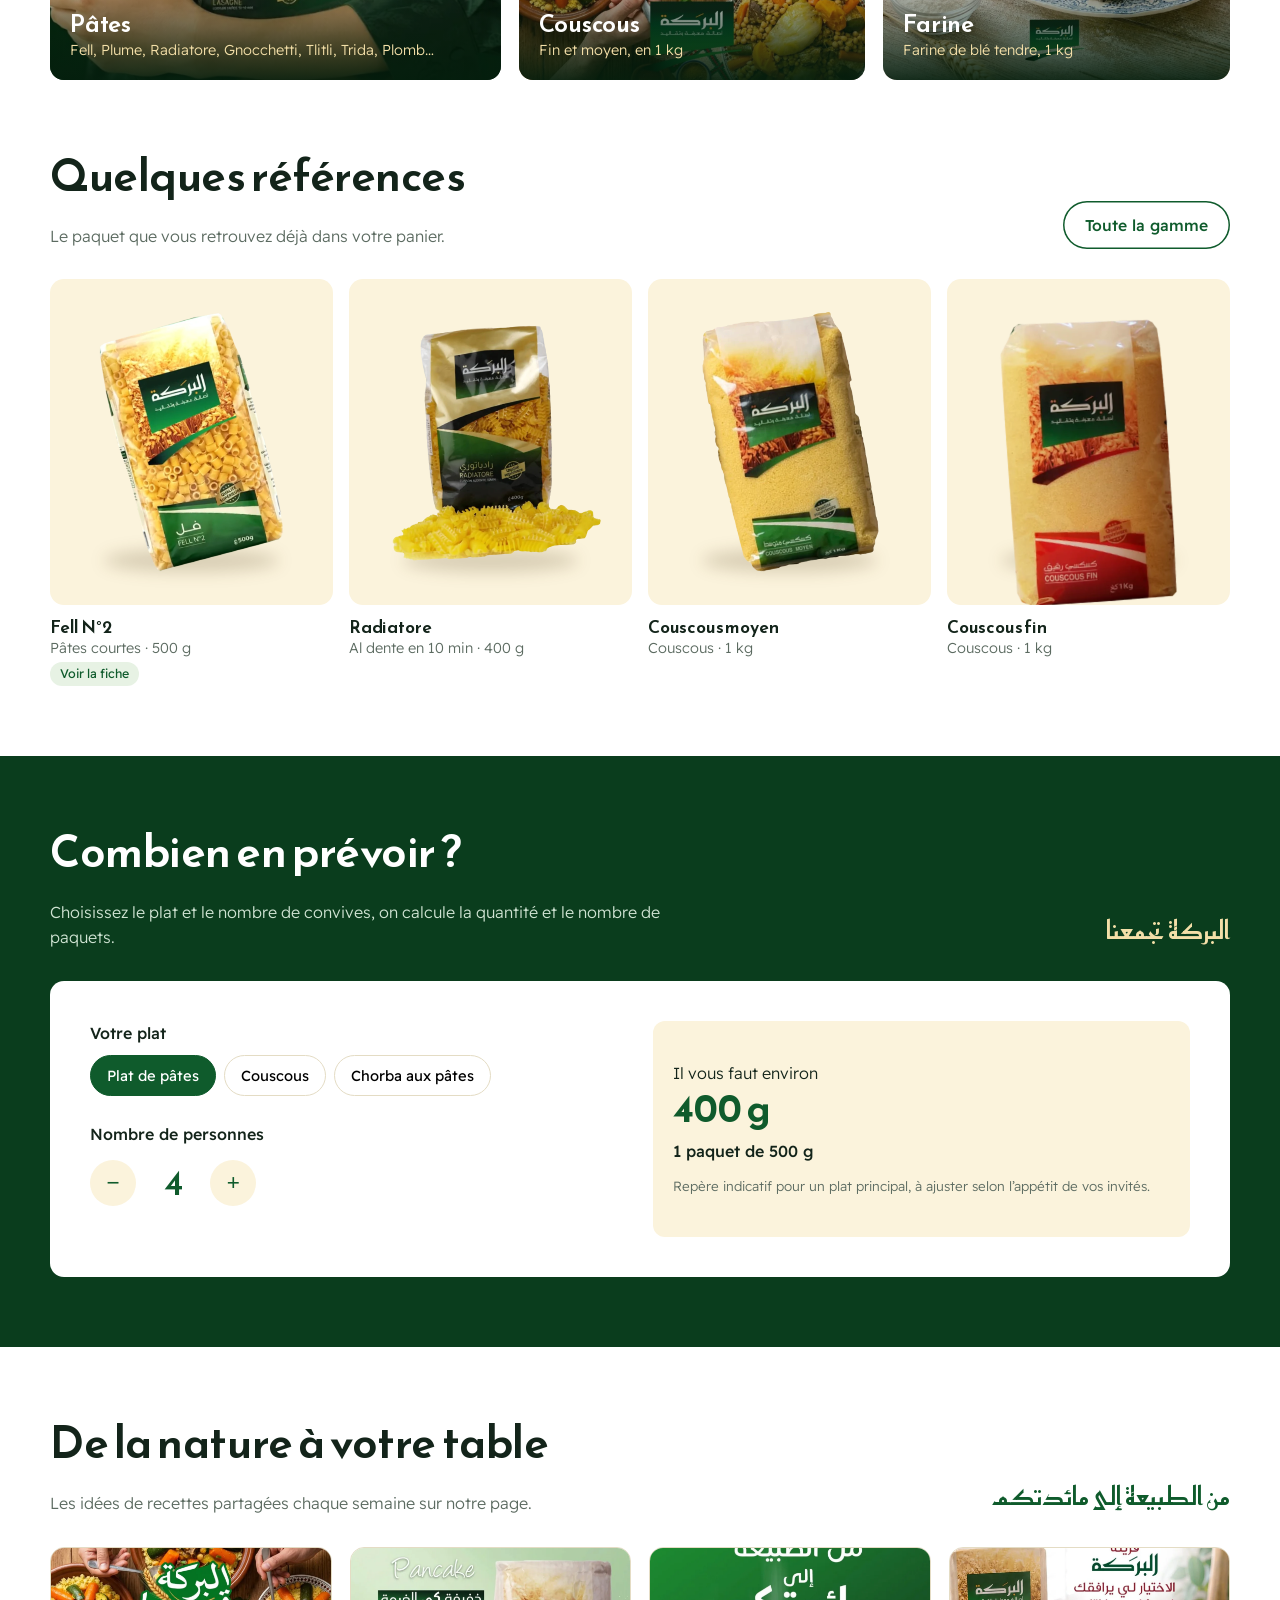
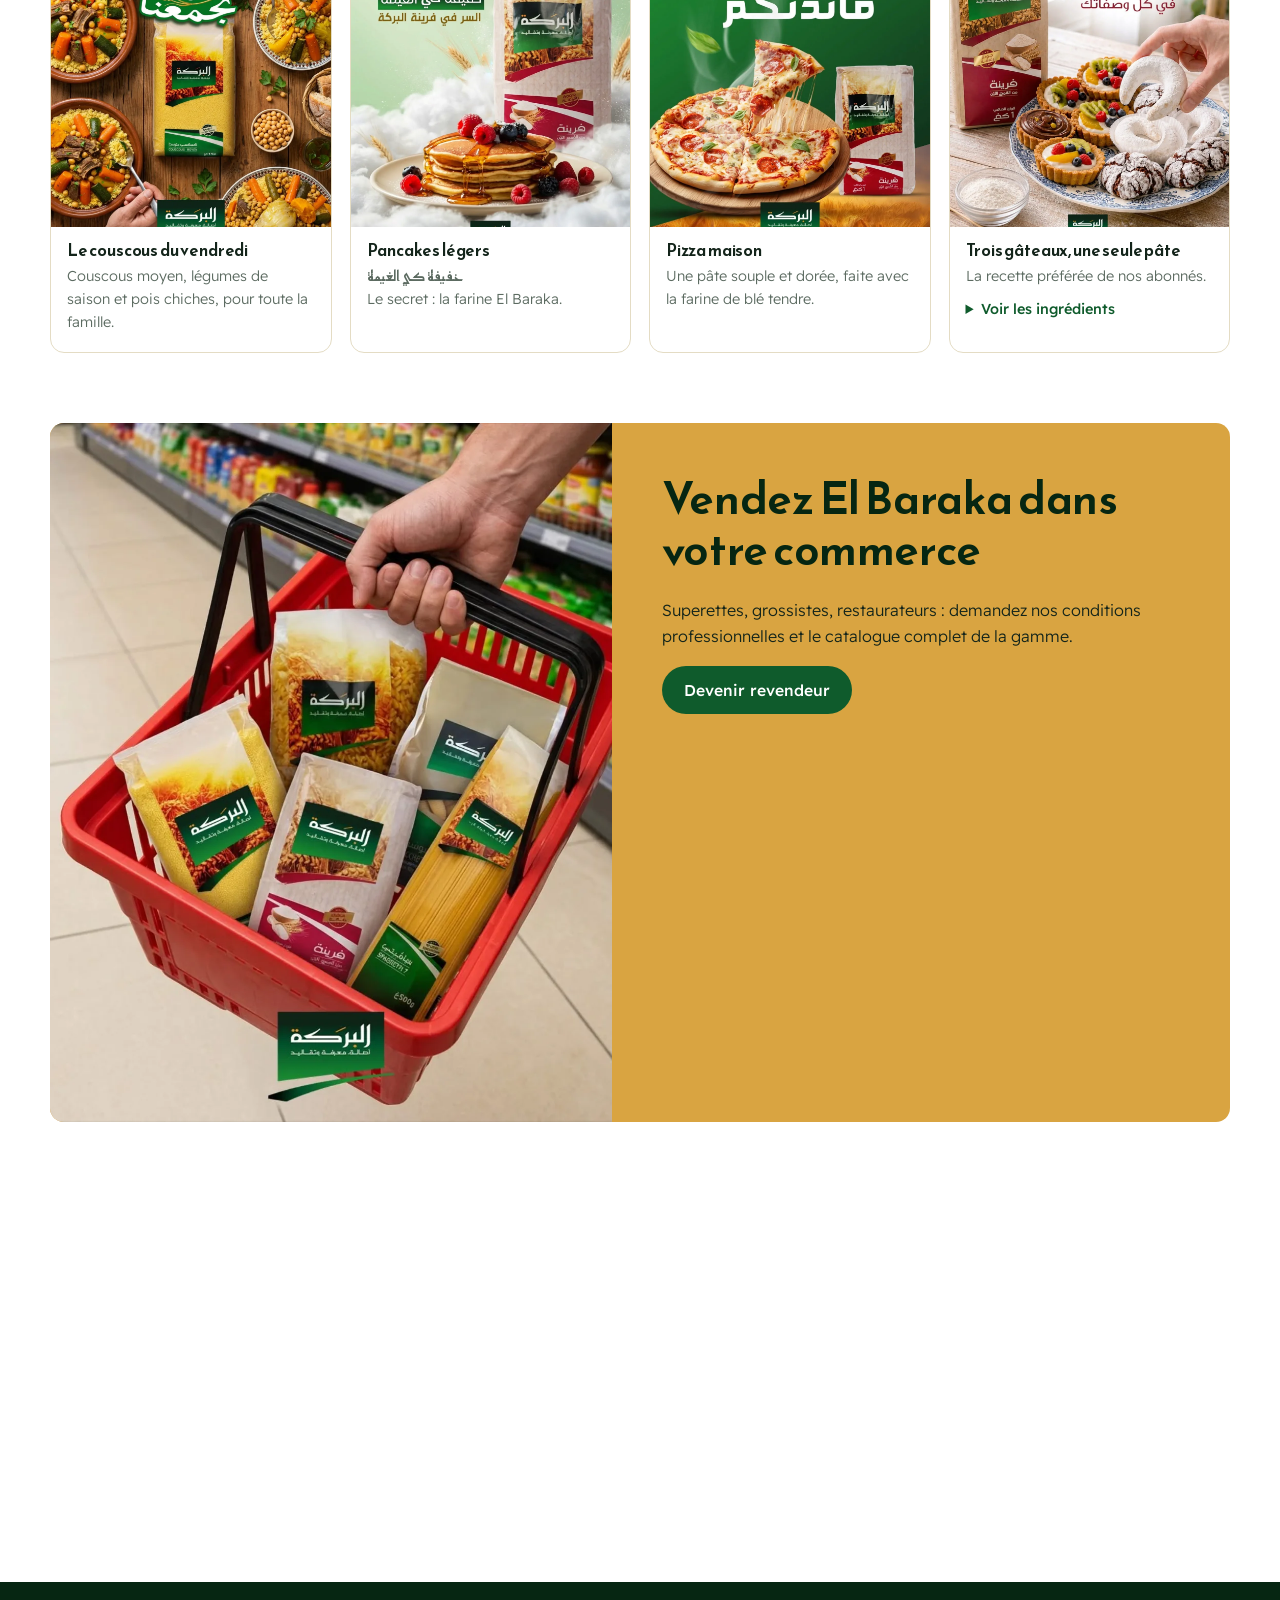
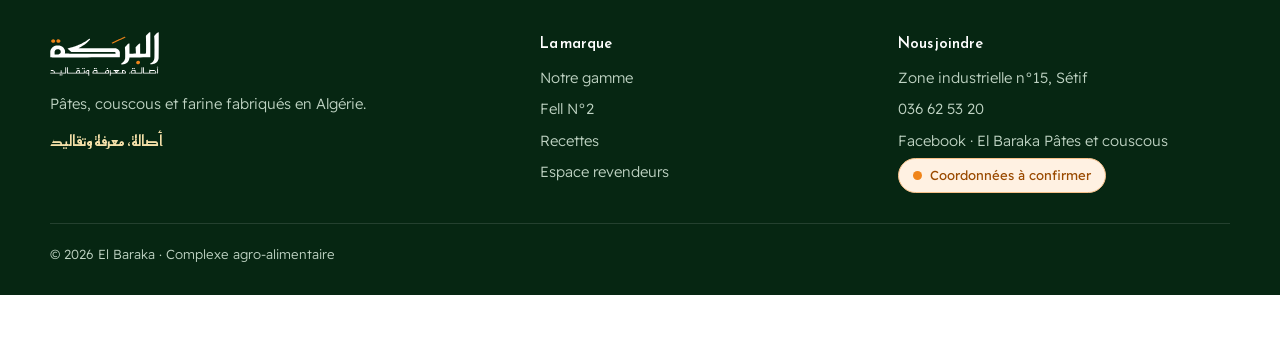
==== commit a67fd66c: "Version moderne : carrousel animé des 10 vrais paquets (couleur, nom défilant et pâtes en fond par p" ====
--- a/index.html
+++ b/index.html
@@ -27,7 +27,7 @@
 <p>Des produits de qualité supérieure, fabriqués en Algérie, pour la cuisine de tous les jours comme pour les grandes tablées du vendredi.</p>
 <div class="hero-cta"><a class="btn btn-ble" href="gamme.html">Voir la gamme</a><a class="btn btn-ligne" href="revendeurs.html">Devenir revendeur</a></div>
 </div>
-<div class="hero-pack"><div class="hero-plate"></div><img src="assets/img/fell-n2.webp" alt="Paquet de pâtes El Baraka Fell N°2, 500 g" width="560" height="830"></div>
+<div class="hero-pack"><div class="hero-plate"></div><img src="assets/img/p/fell.webp" alt="Paquet de pâtes El Baraka Fell N°2, 500 g" width="560" height="830"></div>
 </div><div class="hero-base"></div></section>
 
 <section class="reperes"><div class="wrap">
@@ -42,7 +42,7 @@
 <section class="sec"><div class="wrap">
 <div class="sec-tete"><div><h2>Trois savoir-faire, une même exigence</h2><p>Du grain de blé au paquet, la même recherche de qualité sur chaque référence.</p></div></div>
 <div class="fam">
-<a href="gamme.html#pates"><img src="assets/img/gamme.webp" alt="Paquets de Rotelle, Spaghetti 7, Couscous fin et Lasagne El Baraka" loading="lazy"><span class="fam-ar">عجائن</span><div class="fam-txt"><h3>Pâtes</h3><small>Spaghetti, Fell, Rotelle, Penne, Lasagne, Plomb</small></div></a>
+<a href="gamme.html#pates"><img src="assets/img/gamme.webp" alt="Paquets de Rotelle, Spaghetti 7, Couscous fin et Lasagne El Baraka" loading="lazy"><span class="fam-ar">عجائن</span><div class="fam-txt"><h3>Pâtes</h3><small>Fell, Plume, Radiatore, Gnocchetti, Tlitli, Trida, Plomb…</small></div></a>
 <a href="gamme.html#couscous"><img src="assets/img/couscous-table.webp" alt="Couscous aux légumes servi autour d’un paquet de couscous moyen El Baraka" loading="lazy"><span class="fam-ar">كسكسي</span><div class="fam-txt"><h3>Couscous</h3><small>Fin et moyen, en 1 kg</small></div></a>
 <a href="gamme.html#farine"><img src="assets/img/tartelettes.webp" alt="Farine El Baraka à côté de tartelettes et gâteaux secs" loading="lazy"><span class="fam-ar">فرينة</span><div class="fam-txt"><h3>Farine</h3><small>Farine de blé tendre, 1 kg</small></div></a>
 </div>
--- a/assets/css/style.css
+++ b/assets/css/style.css
@@ -100,7 +100,7 @@
 .pk-card{text-decoration:none;color:inherit;display:flex;flex-direction:column;gap:12px}
 .pk-stage{background:var(--semoule);border-radius:var(--r);aspect-ratio:1/1.15;display:grid;place-items:center;position:relative;overflow:hidden}
 .pk-stage::after{content:"";position:absolute;bottom:10%;width:62%;height:7%;border-radius:50%;background:rgba(60,40,0,.18);filter:blur(8px)}
-.pk-stage img.cut{width:66%;transform:rotate(-4deg);position:relative;z-index:1;transition:transform .3s}
+.pk-stage img.cut{width:auto;max-width:74%;max-height:78%;object-fit:contain;transform:rotate(-4deg);position:relative;z-index:1;transition:transform .3s}
 .pk-card:hover .pk-stage img.cut,.pk-card:hover .pk{transform:rotate(0) translateY(-6px)}
 .pk-card h3{margin:0;font-size:1.1rem}
 .pk-card p{margin:0;color:var(--gris);font-size:.9rem}
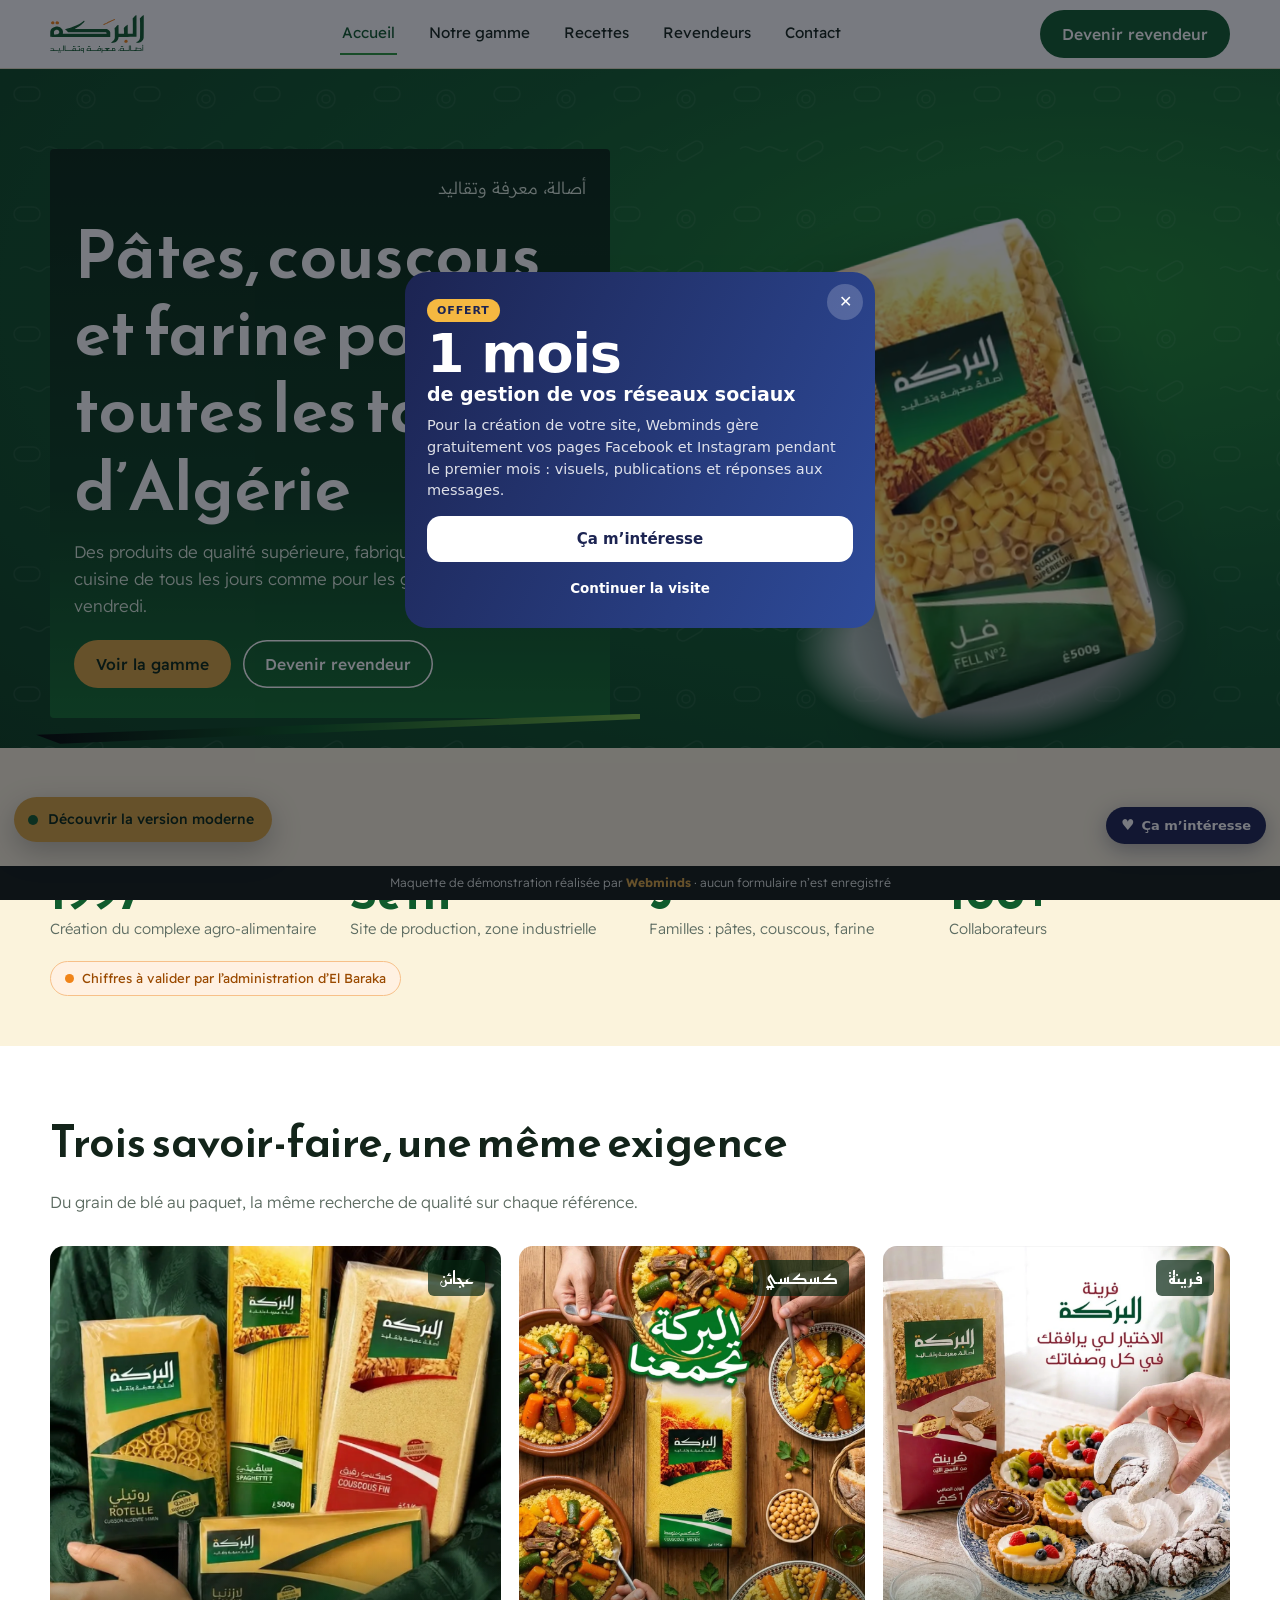
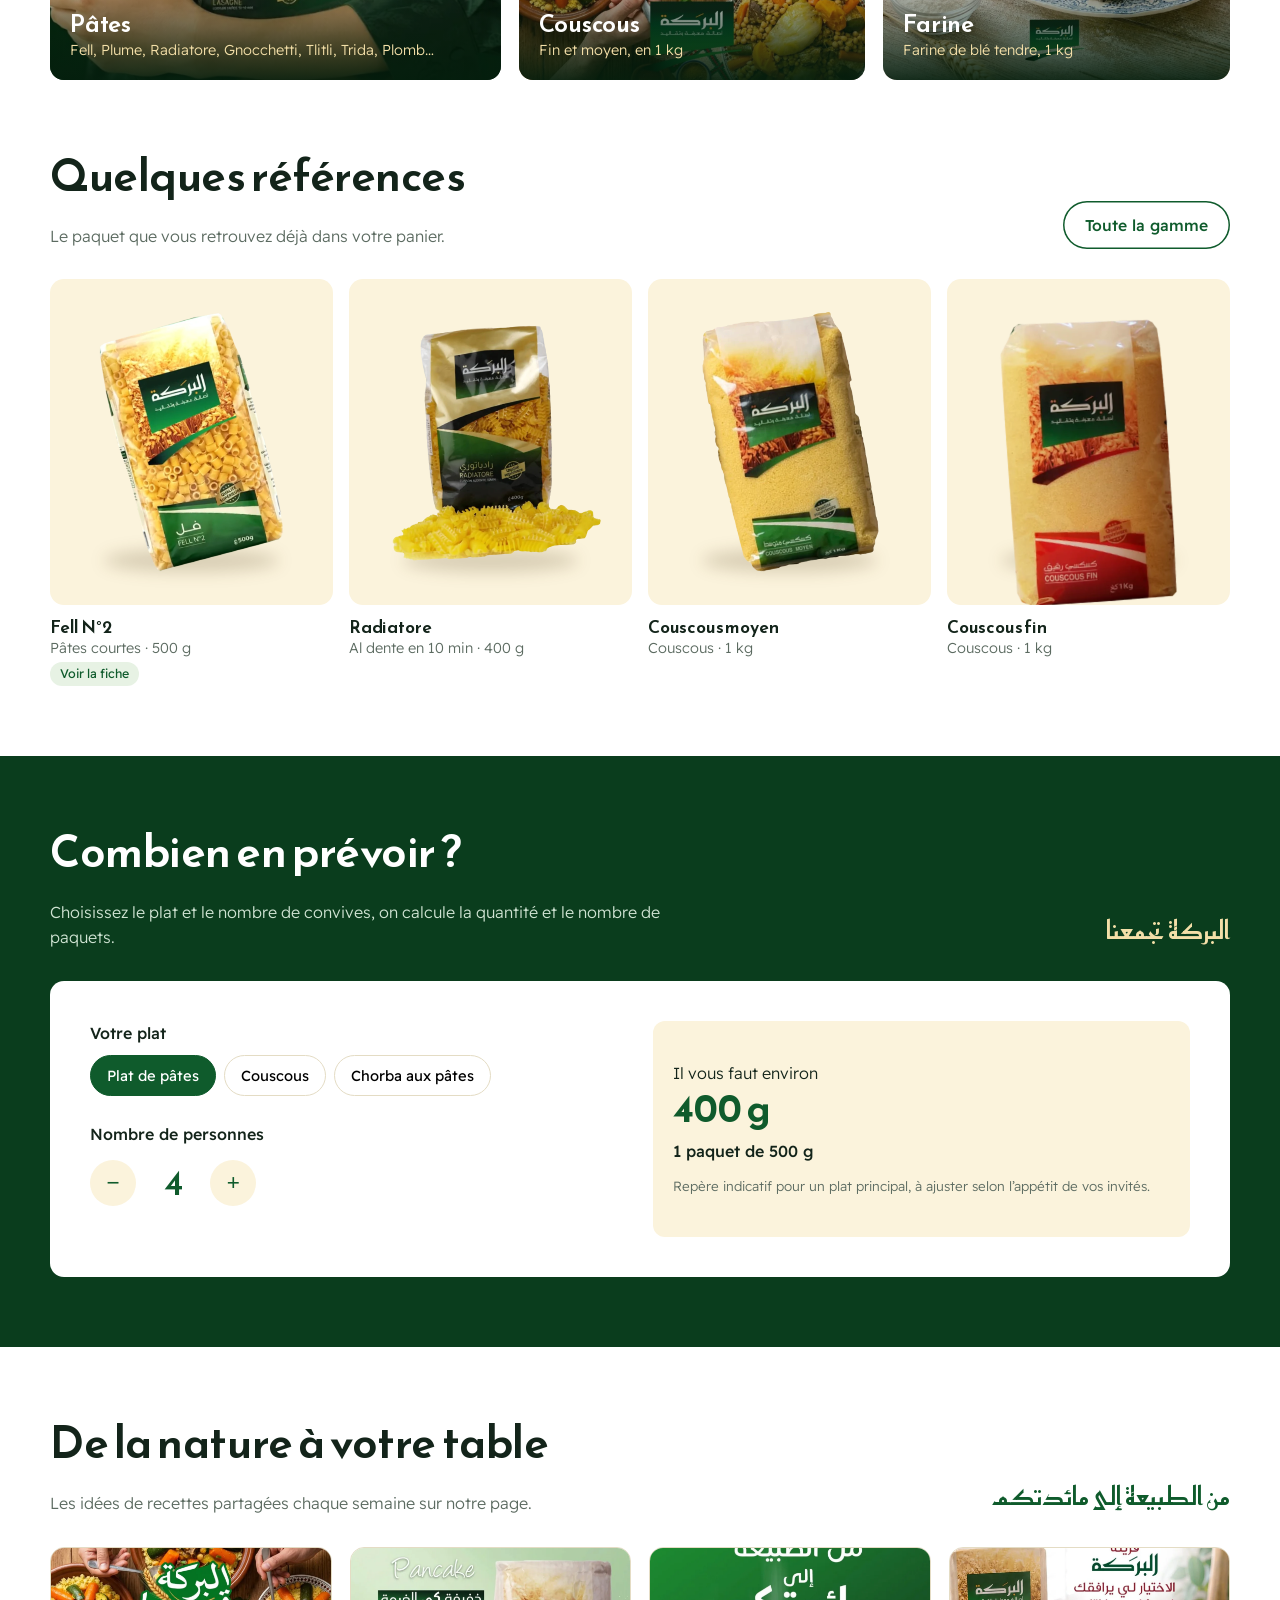
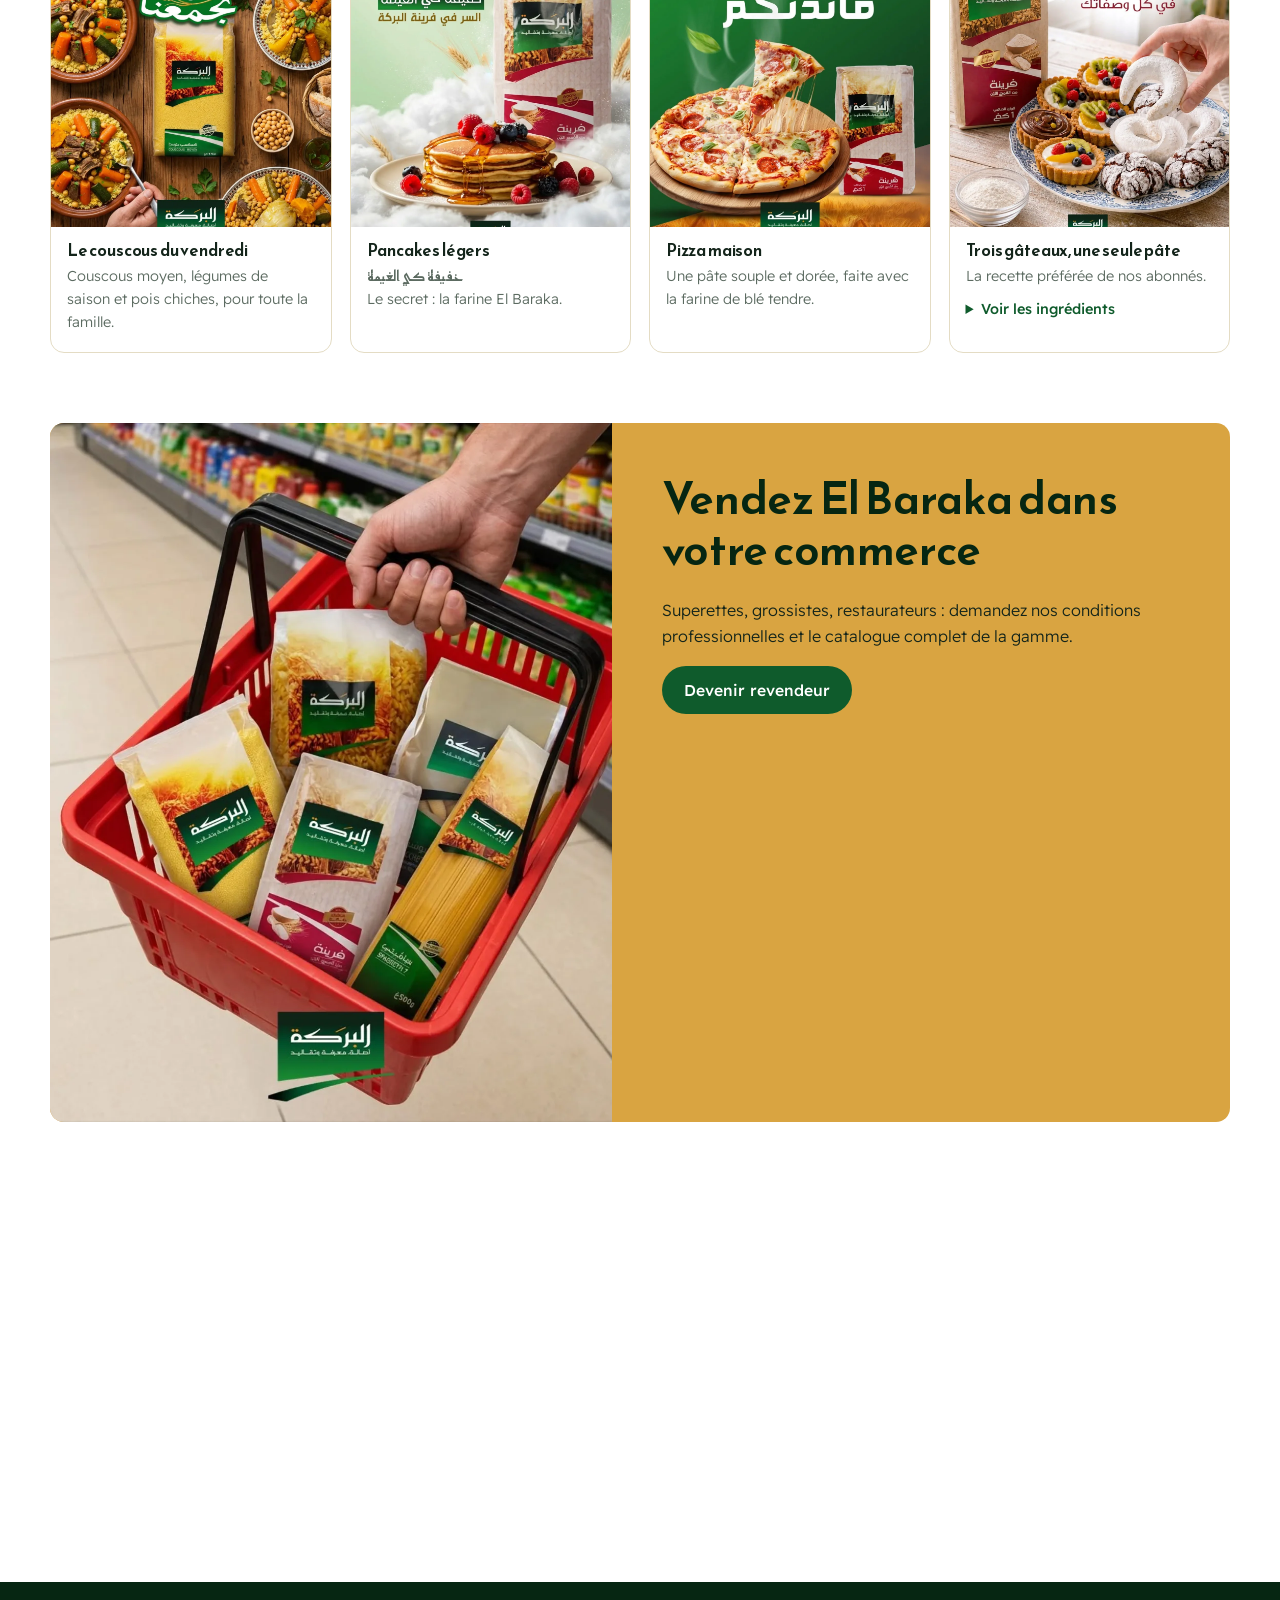
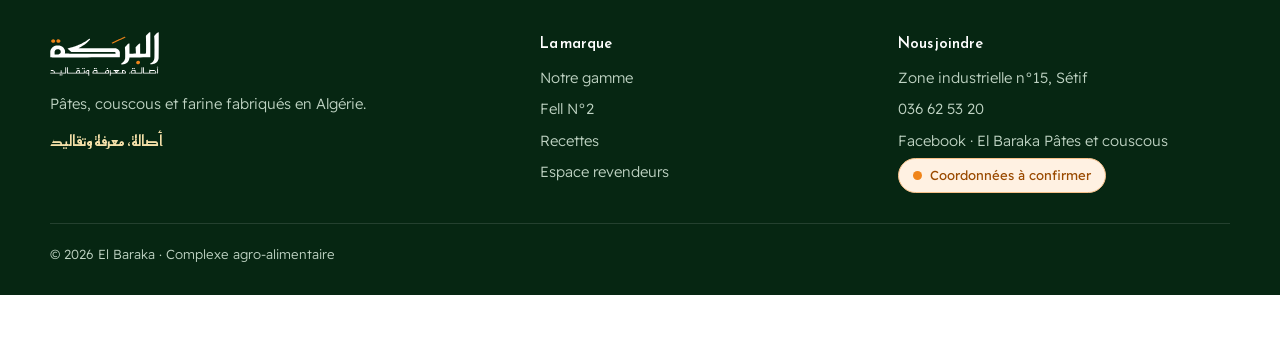
==== commit d86e55ea: "Pop-up « 1 mois de réseaux sociaux offert » et bouton « Ça m'intéresse » (envoi WhatsApp)" ====
--- a/index.html
+++ b/index.html
@@ -89,5 +89,41 @@
 </div></footer>
 <a class="vpill" href="v2/"><i></i>Découvrir la version moderne</a>
 <div class="demo">Maquette de démonstration réalisée par <b>Webminds</b> · aucun formulaire n’est enregistré</div>
-<script src="assets/js/main.js"></script>
-</body></html>+<script src="assets/js/main.js"></script><script data-wml>(function(){if(window.__wmL)return;window.__wmL=1;
+var C={"p": "El Baraka", "mail": null, "wa": "213797372452", "v": [["/", "Version corporate", "Claire et rassurante"], ["/v2/", "Version moderne", "Immersive et animée"]]};
+function ready(f){document.readyState==='loading'?document.addEventListener('DOMContentLoaded',f):f()}
+ready(function(){
+var css='.wmL-b{position:fixed;right:14px;bottom:calc(56px + env(safe-area-inset-bottom));z-index:2147483000;border:0;border-radius:999px;background:#1C2452;color:#fff;font:700 13px/1 system-ui,-apple-system,Segoe UI,Roboto,sans-serif;padding:11px 15px;box-shadow:0 6px 22px rgba(20,30,60,.35);cursor:pointer;display:flex;align-items:center;gap:7px}'
++'@media(max-width:520px){.wmL-b{bottom:calc(112px + env(safe-area-inset-bottom));font-size:12.5px;padding:10px 13px}}'
++'.wmL-m{position:fixed;inset:0;z-index:2147483001;background:rgba(10,14,25,.55);display:none;align-items:flex-end;justify-content:center;font-family:system-ui,-apple-system,Segoe UI,Roboto,sans-serif}.wmL-m.on{display:flex}@media(min-width:700px){.wmL-m{align-items:center;padding:20px}}'
++'.wmL-x{box-sizing:border-box;position:relative;background:#fff;color:#1C2452;width:100%;max-width:470px;max-height:92vh;overflow:auto;border-radius:22px 22px 0 0;padding:24px 22px calc(22px + env(safe-area-inset-bottom));text-align:left}@media(min-width:700px){.wmL-x{border-radius:22px}}'
++'.wmL-x *{box-sizing:border-box}.wmL-c{position:absolute;top:12px;right:12px;width:36px;height:36px;border:0;border-radius:50%;background:#F0F2F1;font-size:16px;cursor:pointer;color:#1C2452}'
++'.wmL-x h3{font:800 26px/1.1 system-ui,-apple-system,sans-serif;margin:4px 40px 10px 0;color:inherit}.wmL-x p{margin:0 0 14px;line-height:1.5;font-size:14.5px;opacity:.85}'
++'.wmL-o{background:linear-gradient(115deg,#1C2452,#2E4B9A);color:#fff}.wmL-o .wmL-c{background:rgba(255,255,255,.2);color:#fff}.wmL-big{font:900 54px/.95 system-ui,-apple-system,sans-serif;letter-spacing:-.02em;margin:6px 0 2px}.wmL-big small{display:block;font-size:19px;font-weight:700;letter-spacing:0;margin-top:6px}'
++'.wmL-tag{display:inline-block;background:#F5B841;color:#1C2452;font:800 11px system-ui,sans-serif;letter-spacing:.08em;border-radius:999px;padding:5px 10px}'
++'.wmL-btn{display:flex;align-items:center;justify-content:center;width:100%;border:0;border-radius:14px;padding:14px;font:800 15px system-ui,-apple-system,sans-serif;cursor:pointer;margin-top:8px}.wmL-w{background:#fff;color:#1C2452}.wmL-g{background:#1FAF55;color:#fff}.wmL-n{background:#1C2452;color:#fff}.wmL-l{background:transparent;color:inherit;font-weight:600;font-size:13.5px;padding:10px}'
++'.wmL-s{font:700 11.5px system-ui,sans-serif;text-transform:uppercase;letter-spacing:.06em;opacity:.6;margin:12px 0 8px}.wmL-ch{display:grid;gap:8px}.wmL-ch label{display:flex;align-items:center;gap:10px;border:1.5px solid #E2E6E3;border-radius:12px;padding:11px 12px;cursor:pointer;font-size:14px;font-weight:600}.wmL-ch label small{display:block;font-weight:500;opacity:.65;font-size:12px}.wmL-ch input{width:18px;height:18px;flex:none;accent-color:#1FAF55}'
++'.wmL-f{display:grid;gap:8px;margin:12px 0 6px}.wmL-f input{border:1.5px solid #E2E6E3;border-radius:12px;padding:12px;font:500 16px system-ui,sans-serif;color:#1C2452;background:#fff;-webkit-user-select:text!important;user-select:text!important;width:100%}'
++'.wmL-ok{text-align:center}.wmL-ok i{display:grid;place-items:center;width:64px;height:64px;margin:6px auto 12px;border-radius:50%;background:#E8F7EE;color:#1FAF55;font-style:normal;font-size:30px}';
+var st=document.createElement('style');st.textContent=css;document.head.appendChild(st);
+function ss(k,v){try{if(v===undefined)return sessionStorage.getItem(k);sessionStorage.setItem(k,v)}catch(e){}}
+var p=location.pathname,cur=0;C.v.forEach(function(v,i){if(v[0]!=='/'&&p.indexOf(v[0])===0)cur=i});
+var off=document.createElement('div');off.className='wmL-m';off.innerHTML='<div class="wmL-x wmL-o" role="dialog" aria-modal="true"><button class="wmL-c" type="button" aria-label="Fermer">✕</button><span class="wmL-tag">OFFERT</span><div class="wmL-big">1 mois<small>de gestion de vos réseaux sociaux</small></div><p style="margin-top:12px">Pour la création de votre site, Webminds gère gratuitement vos pages Facebook et Instagram pendant le premier mois : visuels, publications et réponses aux messages.</p><button class="wmL-btn wmL-w" type="button" data-i>Ça m’intéresse</button><button class="wmL-btn wmL-l" type="button" data-c>Continuer la visite</button></div>';
+var ch='';C.v.forEach(function(v,i){ch+='<label><input type="radio" name="wmLv" value="'+v[1]+'"'+(i===cur?' checked':'')+'><span>'+v[1]+(v[2]?'<small>'+v[2]+'</small>':'')+'</span></label>'});
+var it=document.createElement('div');it.className='wmL-m';it.innerHTML='<div class="wmL-x" role="dialog" aria-modal="true"><button class="wmL-c" type="button" aria-label="Fermer">✕</button><div data-s1><h3>Cette maquette vous plaît ?</h3><p>Choisissez la version qui vous intéresse : Webminds vous recontacte pour vous la présenter.</p>'+(C.v.length>1?'<div class="wmL-s">La version préférée</div><div class="wmL-ch">'+ch+'</div>':'')+'<div class="wmL-s">En plus</div><div class="wmL-ch"><label><input type="checkbox" value="Gestion des réseaux sociaux (1 mois offert)"><span>Réseaux sociaux<small>1 mois de gestion offert avec le site</small></span></label></div><div class="wmL-f"><input name="n" placeholder="Votre nom" autocomplete="name"><input name="t" type="tel" inputmode="tel" placeholder="Votre téléphone (facultatif)" autocomplete="tel"></div><button class="wmL-btn wmL-g" type="button" data-w>Envoyer sur WhatsApp</button>'+(C.mail?'<button class="wmL-btn wmL-l" type="button" data-e>Envoyer par e-mail</button>':'')+'</div><div class="wmL-ok" data-s2 hidden><i>✓</i><h3 style="margin:0 0 8px">Merci !</h3><p>Votre choix a bien été transmis à Webminds. Nous vous recontactons très vite.</p><button class="wmL-btn wmL-n" type="button" data-c>Continuer la visite</button></div></div>';
+document.body.appendChild(off);document.body.appendChild(it);
+var b=document.createElement('button');b.type='button';b.className='wmL-b';b.innerHTML='<b style="font-size:15px">♥</b>Ça m’intéresse';document.body.appendChild(b);
+function op(m){off.classList.remove('on');it.classList.remove('on');m.classList.add('on')}
+[off,it].forEach(function(m){m.addEventListener('click',function(e){if(e.target===m||e.target.closest('.wmL-c')||e.target.closest('[data-c]'))m.classList.remove('on')})});
+b.onclick=function(){op(it)};off.querySelector('[data-i]').onclick=function(){op(it)};
+function msg(){var v=(it.querySelector('input[name=wmLv]:checked')||{}).value||C.v[cur][1],x=[].map.call(it.querySelectorAll('input[type=checkbox]:checked'),function(c){return c.value}),n=it.querySelector('[name=n]').value.trim(),t=it.querySelector('[name=t]').value.trim();
+ return{v:v,x:x,n:n,t:t,txt:'Bonjour Webminds, la maquette '+C.p+' m’intéresse.\nVersion préférée : '+v+(x.length?'\nEn plus : '+x.join(', '):'')+(n?'\nNom : '+n:'')+(t?'\nTéléphone : '+t:'')+'\nLien : '+location.origin+C.v[cur][0]}}
+function mail(m){if(!C.mail)return;try{fetch('https://formsubmit.co/ajax/'+C.mail,{method:'POST',keepalive:true,headers:{'Content-Type':'application/json','Accept':'application/json'},body:JSON.stringify({_subject:'Maquette '+C.p+' : intéressé ('+m.v+')',Prospect:C.p,Version:m.v,Options:m.x.join(', ')||'-',Nom:m.n||'-',Telephone:m.t||'-',Lien:location.origin+C.v[cur][0],_template:'table',_captcha:'false'})}).catch(function(){})}catch(e){}}
+function done(){it.querySelector('[data-s1]').hidden=true;it.querySelector('[data-s2]').hidden=false;ss('wmL-sent','1')}
+it.querySelector('[data-w]').onclick=function(){var m=msg();mail(m);done();location.href='https://wa.me/'+C.wa+'?text='+encodeURIComponent(m.txt)};
+var e=it.querySelector('[data-e]');if(e)e.onclick=function(){mail(msg());done()};
+var sh=ss('wmL-off');addEventListener('scroll',function(){var r=(scrollY+innerHeight)/document.documentElement.scrollHeight;
+ if(!sh&&scrollY>500&&r>.3){sh=1;ss('wmL-off','1');op(off)}
+ if(!ss('wmL-it')&&!ss('wmL-sent')&&sh&&r>.92&&!off.classList.contains('on')){ss('wmL-it','1');op(it)}},{passive:true});
+});})();
+</script></body></html>
